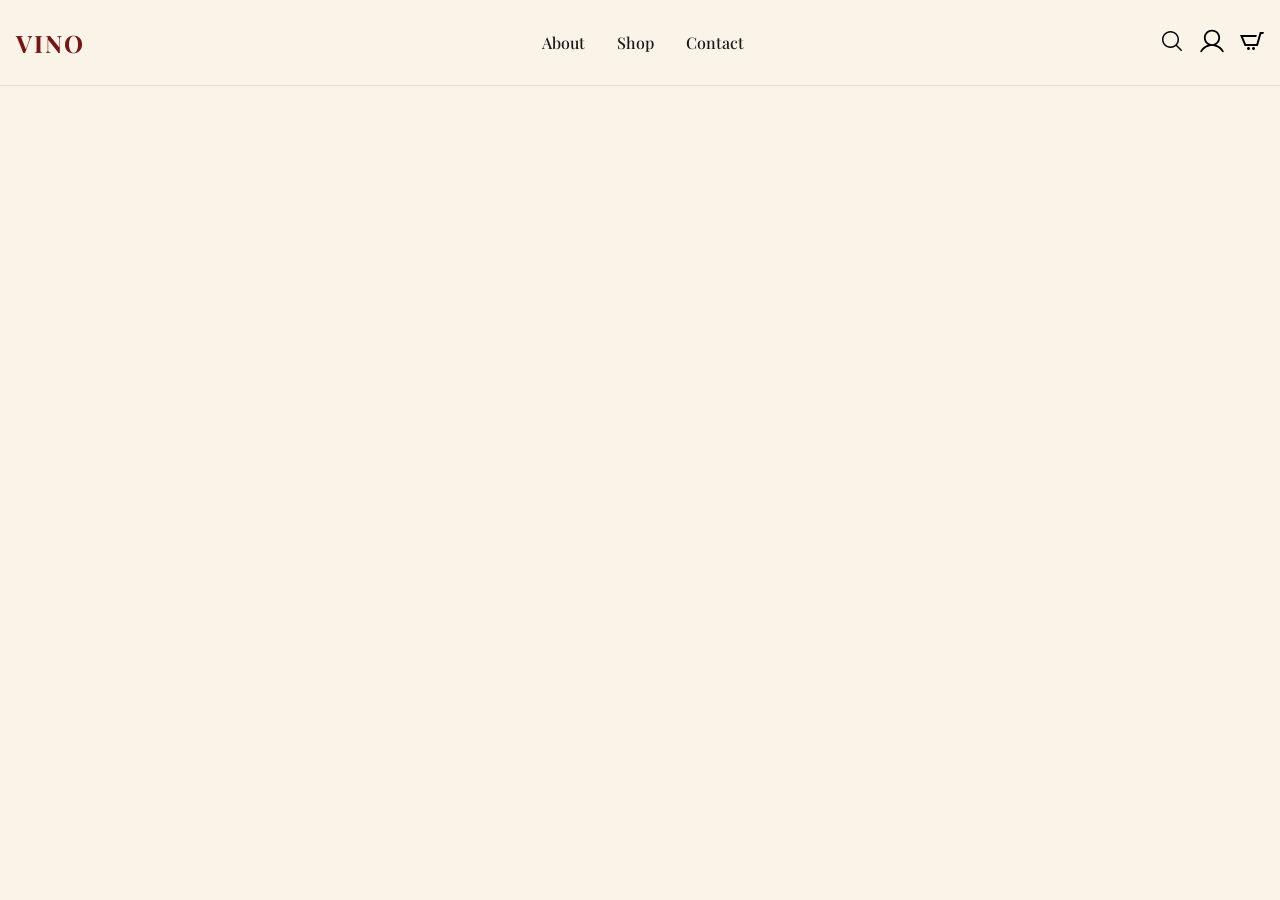
==== index.html @ 45001102 "navbar" ====
<!DOCTYPE html>
<html lang="en">
<head>
    <meta charset="UTF-8">
    <meta name="viewport" content="width=device-width, initial-scale=1.0">
    <title>Home</title>
    
    <!--Fonts-->
    <link rel="preconnect" href="https://fonts.googleapis.com">
    <link rel="preconnect" href="https://fonts.gstatic.com" crossorigin>
    <link href="https://fonts.googleapis.com/css2?family=Playfair+Display:ital,wght@0,400..900;1,400..900&family=Source+Sans+3:ital,wght@0,200..900;1,200..900&display=swap" rel="stylesheet">    

    <!--Stylesheet-->
    <link rel="stylesheet" href="css/style.css">



</head>
<body class="page-home">
    <header class="header-main">
        <nav class="navbar">
            <a href="index.html" class="nav-brand">Vino</a>

            <ul class="nav-links">
                <li class="nav-item"><a href="about.html" class="nav-link">About</a></li>
                <li class="nav-item"><a href="shop.html" class="nav-link">Shop</a></li>
                <li class="nav-item"><a href="contact.html" class="nav-link">Contact</a></li>
            </ul>

            <div class="nav-actions">
                <a href="search.html" class="nav-action"><img src="assets/images/icons/search.svg" alt="Search"></a>
                <a href="login.html" class="nav-action"><img src="assets/images/icons/user.svg" alt="User"></a>
                <a href="cart.html" class="nav-action"><img src="assets/images/icons/cart.svg" alt="Cart"></a>
            </div>

        </nav>
    </header>

    <main class="main-content">
    </main>
    
    <footer class="footer-main">
    </footer>
</body>
</html>
---- css/style.css ----
:root {
    --primary-color: #781414;
    --secondary-color: #91743f;
    --bg-color: #faf4e8;
    --text-color: #1c1919;
    --font-heading: "Playfair Display", serif;
    --font-body: "Source Sans 3", sans-serif;
    --spacing: 16px;
}

body {
    background-color: var(--bg-color);
    margin: 0;
    padding: 0;
}

h1, h2, h3, h4, h5, h6 {
    color: var(--text-color);
    margin: 0;
    padding: 0.5em 0;
}

.header-main {
    background-color: var(--bg-color);
    border-bottom:#e0e0e0 solid 1px;
    padding: var(--spacing);
}

.navbar {
    display: flex;
    justify-content: space-between;
    align-items: center;
}

.nav-brand {
    color: var(--primary-color);
    font-family: var(--font-heading);
    font-size: 1.5em;
    font-weight: bold;
    text-decoration: none;
    letter-spacing: 2px;
    text-transform: uppercase;
}

.nav-links {
    display: flex;
    gap: 32px;
    list-style: none;
}

.nav-links a {
    color: var(--text-color);
    font-family: var(--font-heading);  
    text-decoration: none;
    font-weight: 500;
    transition: color 0.3s ease;
}

.nav-links a:hover {
    color: var(--primary-color);
}

.nav-actions {
    display: flex;
    gap: 16px;
}

.nav-actions .nav-action {
    color: var(--text-color);
    font-family: var(--font-heading);  
    text-decoration: none;
    font-weight: 500;
    transition: color 0.3s ease;
}

.nav-actions .nav-action:hover {
    color: var(--primary-color);
}

.nav-actions .nav-action img {
    width: 24px;
    height: 24px;
}
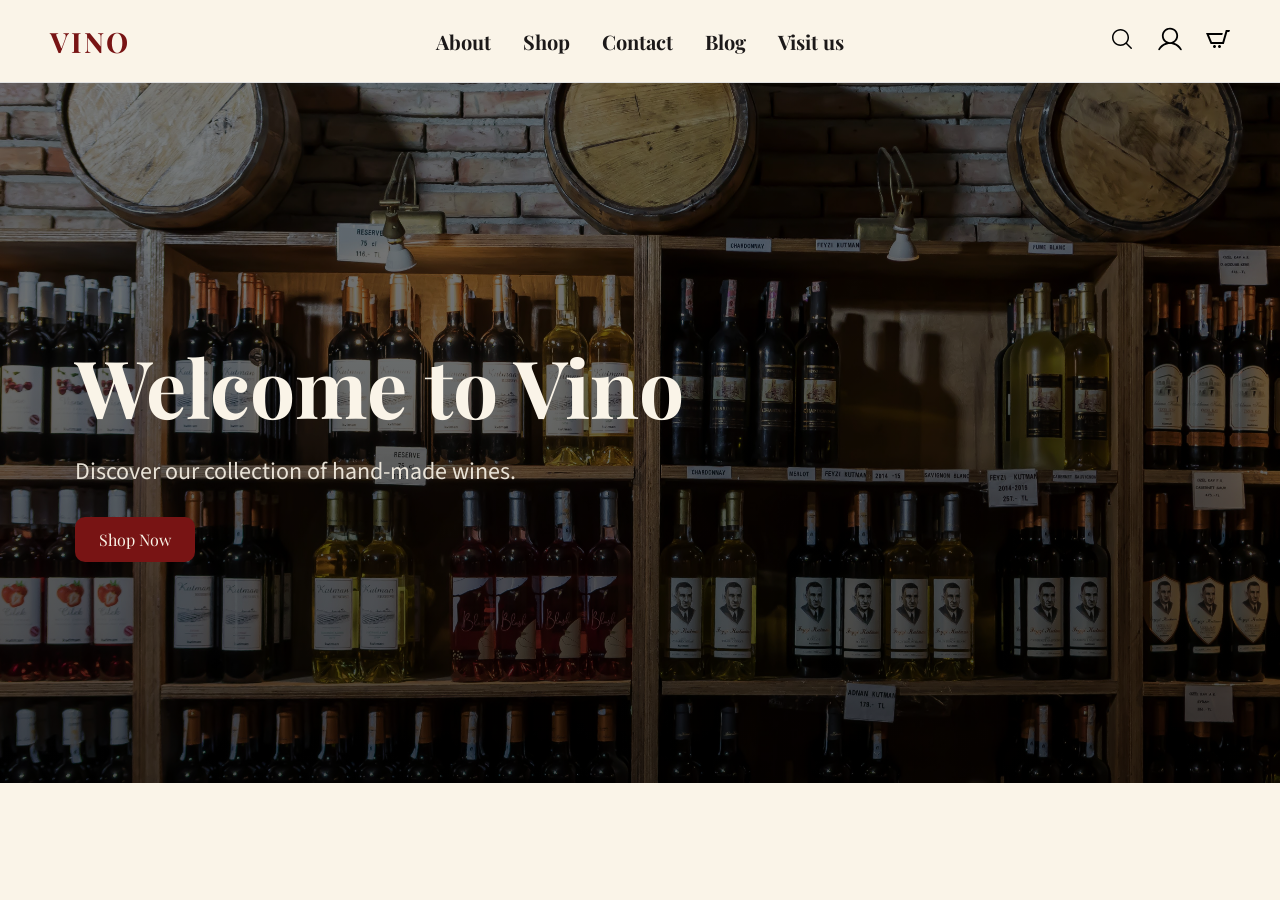
==== commit 53e0f38a: "modify her+navbar" ====
--- a/index.html
+++ b/index.html
@@ -25,6 +25,8 @@
                 <li class="nav-item"><a href="about.html" class="nav-link">About</a></li>
                 <li class="nav-item"><a href="shop.html" class="nav-link">Shop</a></li>
                 <li class="nav-item"><a href="contact.html" class="nav-link">Contact</a></li>
+                <li class="nav-item"><a href="contact.html" class="nav-link">Blog</a></li>
+                <li class="nav-item"><a href="contact.html" class="nav-link">Visit us</a></li>
             </ul>
 
             <div class="nav-actions">
@@ -37,6 +39,15 @@
     </header>
 
     <main class="main-content">
+        <section class="hero-section">
+            <div class="container hero-container">
+                <div class="hero-content">
+                    <h1 class="hero-title">Welcome to Vino</h1>
+                    <p class="hero-subtitle">Discover our collection of hand-made wines.</p>
+                    <a href="shop.html" class="btn btn-primary">Shop Now</a>
+                </div>
+            </div>
+        </section>
     </main>
     
     <footer class="footer-main">
--- a/css/style.css
+++ b/css/style.css
@@ -23,19 +23,20 @@
 .header-main {
     background-color: var(--bg-color);
     border-bottom:#e0e0e0 solid 1px;
-    padding: var(--spacing);
+    padding: 16px 50px;
 }
 
 .navbar {
     display: flex;
     justify-content: space-between;
     align-items: center;
+    height:50px;
 }
 
 .nav-brand {
     color: var(--primary-color);
     font-family: var(--font-heading);
-    font-size: 1.5em;
+    font-size: 1.75em;
     font-weight: bold;
     text-decoration: none;
     letter-spacing: 2px;
@@ -52,7 +53,8 @@
     color: var(--text-color);
     font-family: var(--font-heading);  
     text-decoration: none;
-    font-weight: 500;
+    font-weight: 700;
+    font-size: 1.25em; 
     transition: color 0.3s ease;
 }
 
@@ -62,7 +64,7 @@
 
 .nav-actions {
     display: flex;
-    gap: 16px;
+    gap: 24px;
 }
 
 .nav-actions .nav-action {
@@ -80,4 +82,52 @@
 .nav-actions .nav-action img {
     width: 24px;
     height: 24px;
+}
+
+.hero-section {
+    background-image: linear-gradient(rgba(0, 0, 0, 0.5), rgba(0, 0, 0, 0.7)), url('../assets/images/ui/hero2.jpg');
+    background-size: cover;
+    background-position: center;
+    height: 700px;
+    display: flex;
+    align-items: center;
+    justify-content: center;
+}
+
+.hero-container {
+    width: 100%;
+}
+
+.hero-content {
+   
+    padding: 100px 75px;
+    max-width: 800px;
+    color: var(--bg-color);
+}
+
+.hero-content h1 {
+    font-family: var(--font-heading);
+    font-size: 5em;
+    padding: 15px 0;
+    margin-bottom: 0px;
+    color: var(--bg-color);
+}
+
+.hero-content p {
+    font-family: var(--font-body);
+    font-size: 1.5em;
+    margin-bottom: 40px;
+    margin-top: 0px;
+    color: var(--bg-color);
+    opacity: 0.9;
+}
+.btn-primary {
+    background-color: var(--primary-color);
+    color: var(--bg-color);
+    padding: 12px 24px;
+    font-family: var(--font-heading);
+    font-size: 1em;
+    text-decoration: none;
+    border-radius: 10px;
+    transition: background-color 0.3s ease;
 }
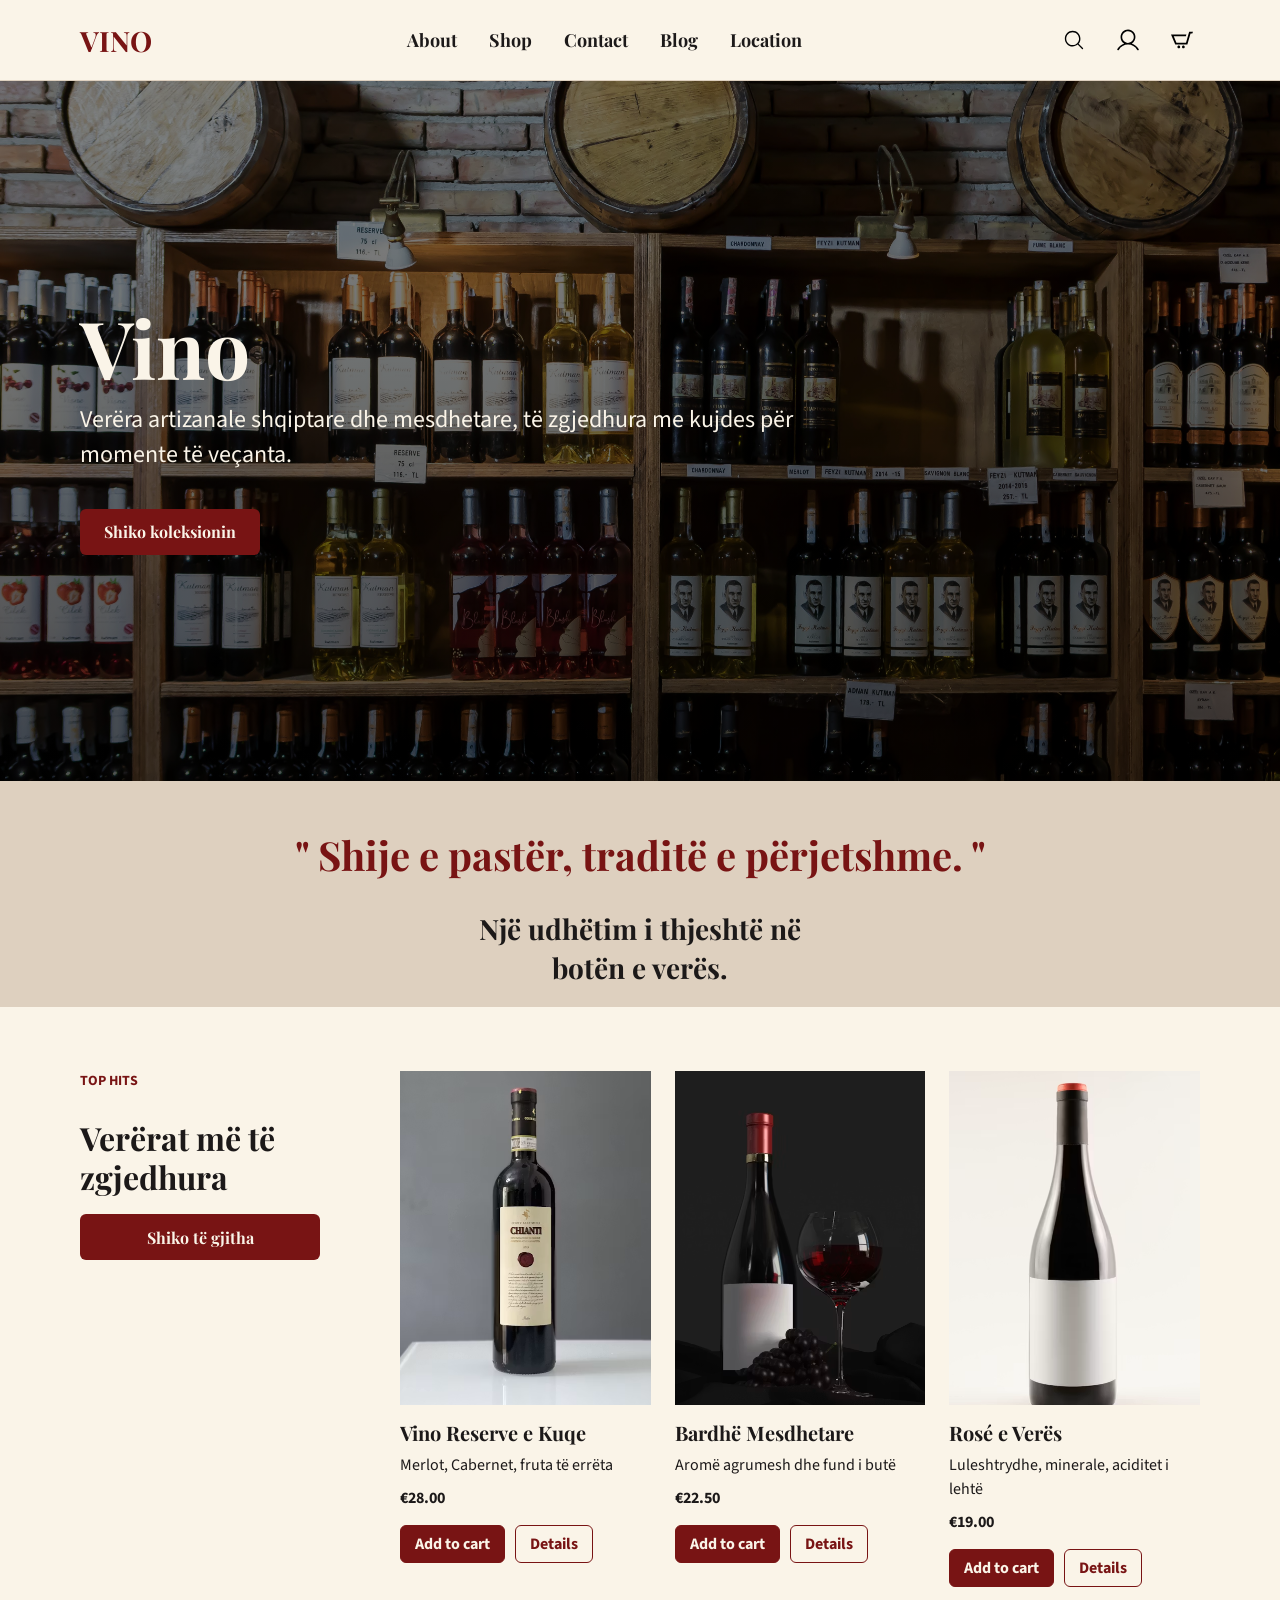
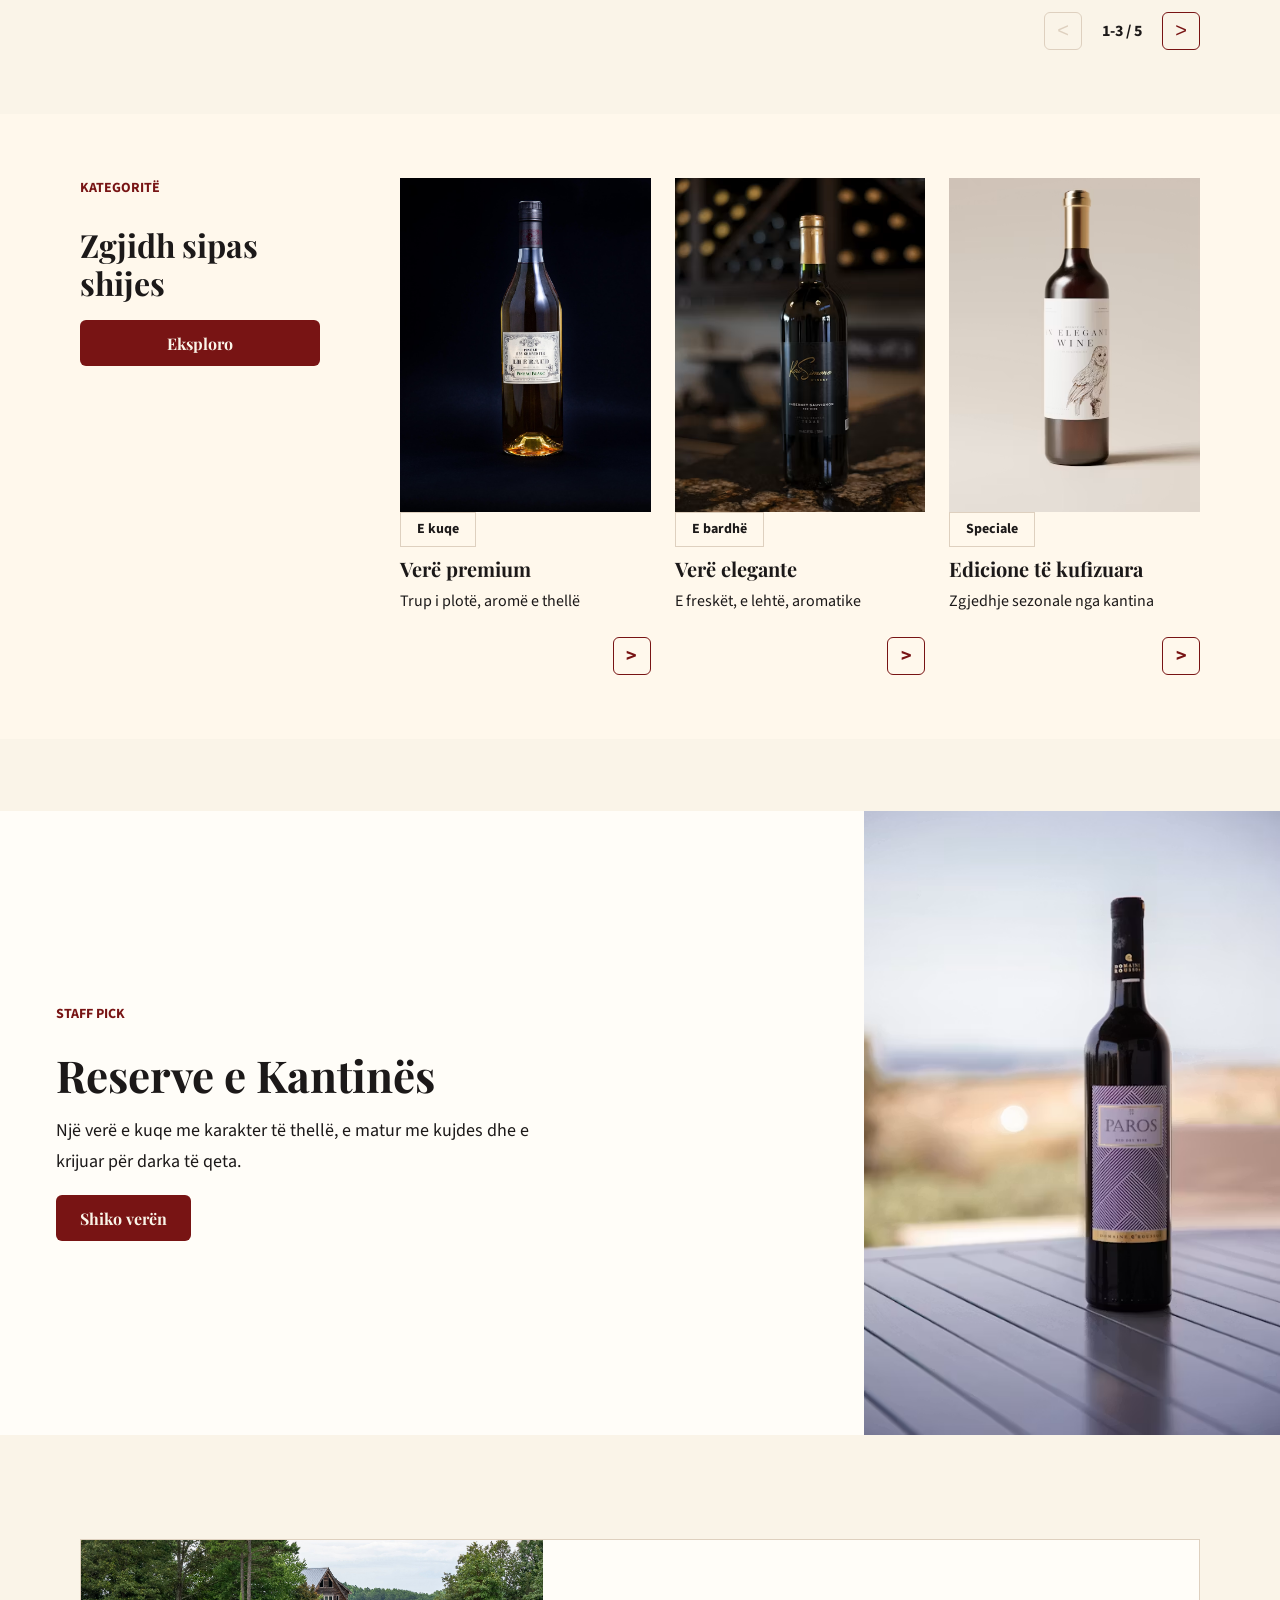
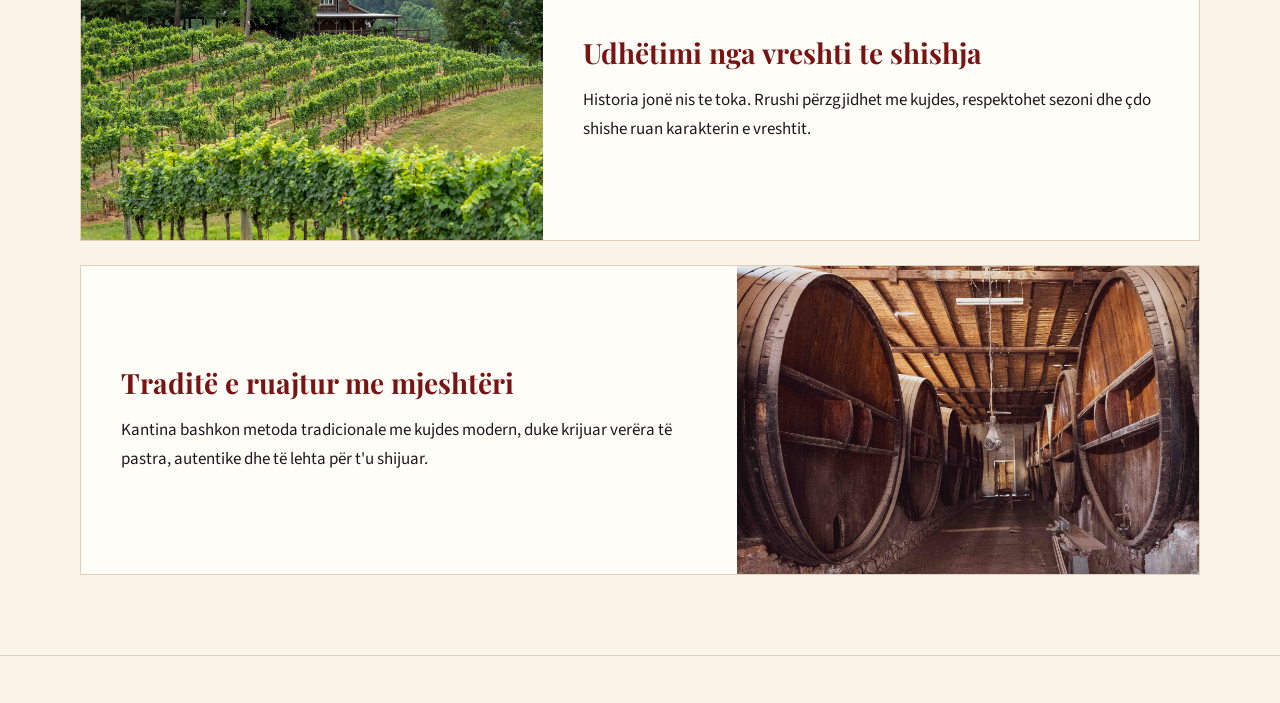
==== commit 4196bd3f: "Updated Home Page" ====
--- a/index.html
+++ b/index.html
@@ -1,56 +1,216 @@
 <!DOCTYPE html>
-<html lang="en">
+<html lang="sq">
 <head>
     <meta charset="UTF-8">
     <meta name="viewport" content="width=device-width, initial-scale=1.0">
-    <title>Home</title>
-    
-    <!--Fonts-->
+    <title>Vino | Kantina e Verërave Artizanale</title>
+
     <link rel="preconnect" href="https://fonts.googleapis.com">
     <link rel="preconnect" href="https://fonts.gstatic.com" crossorigin>
-    <link href="https://fonts.googleapis.com/css2?family=Playfair+Display:ital,wght@0,400..900;1,400..900&family=Source+Sans+3:ital,wght@0,200..900;1,200..900&display=swap" rel="stylesheet">    
-
-    <!--Stylesheet-->
+    <link href="https://fonts.googleapis.com/css2?family=Playfair+Display:wght@400;700&family=Source+Sans+3:wght@400;600;700&display=swap" rel="stylesheet">
     <link rel="stylesheet" href="css/style.css">
-
-
-
 </head>
-<body class="page-home">
-    <header class="header-main">
-        <nav class="navbar">
+<body>
+    <header class="site-header">
+        <nav class="navbar container" aria-label="Main navigation">
             <a href="index.html" class="nav-brand">Vino</a>
 
             <ul class="nav-links">
-                <li class="nav-item"><a href="about.html" class="nav-link">About</a></li>
-                <li class="nav-item"><a href="shop.html" class="nav-link">Shop</a></li>
-                <li class="nav-item"><a href="contact.html" class="nav-link">Contact</a></li>
-                <li class="nav-item"><a href="contact.html" class="nav-link">Blog</a></li>
-                <li class="nav-item"><a href="contact.html" class="nav-link">Visit us</a></li>
+                <li><a href="about.html" class="nav-link">About</a></li>
+                <li><a href="shop.html" class="nav-link">Shop</a></li>
+                <li><a href="contact.html" class="nav-link">Contact</a></li>
+                <li><a href="blog.html" class="nav-link">Blog</a></li>
+                <li><a href="location.html" class="nav-link">Location</a></li>
             </ul>
 
-            <div class="nav-actions">
-                <a href="search.html" class="nav-action"><img src="assets/images/icons/search.svg" alt="Search"></a>
-                <a href="login.html" class="nav-action"><img src="assets/images/icons/user.svg" alt="User"></a>
-                <a href="cart.html" class="nav-action"><img src="assets/images/icons/cart.svg" alt="Cart"></a>
-            </div>
-
+            <div class="nav-actions" aria-label="Quick links">
+                <a href="#" class="nav-action" aria-label="Search">
+                    <img src="assets/images/icons/search.svg" alt="">
+                </a>
+                <a href="#" class="nav-action" aria-label="Account">
+                    <img src="assets/images/icons/user.svg" alt="">
+                </a>
+                <a href="#" class="nav-action" aria-label="Cart">
+                    <img src="assets/images/icons/cart.svg" alt="">
+                </a>
+            </div>
         </nav>
     </header>
 
     <main class="main-content">
         <section class="hero-section">
-            <div class="container hero-container">
+            <div class="container">
                 <div class="hero-content">
-                    <h1 class="hero-title">Welcome to Vino</h1>
-                    <p class="hero-subtitle">Discover our collection of hand-made wines.</p>
-                    <a href="shop.html" class="btn btn-primary">Shop Now</a>
-                </div>
+                    <h1 class="hero-title">Vino</h1>
+                    <p class="hero-subtitle">Verëra artizanale shqiptare dhe mesdhetare, të zgjedhura me kujdes për momente të veçanta.</p>
+                    <a href="shop.html" class="btn btn-primary">Shiko koleksionin</a>
+                </div>
+            </div>
+        </section>
+
+        <section class="motto-section">
+            <div class="container motto-container">
+                <h2 class="motto-title">" Shije e pastër, traditë e përjetshme. "</h2>
+                <p class="motto-text">Një udhëtim i thjeshtë në botën e verës.</p>
+            </div>
+        </section>
+
+        <section class="product-section">
+            <div class="container product-layout">
+                <div class="product-intro">
+                    <p class="section-label">Top hits</p>
+                    <h2 class="section-title">Verërat më të zgjedhura</h2>
+                    <a href="shop.html" class="btn btn-primary">Shiko të gjitha</a>
+                </div>
+
+                <div class="product-carousel" data-carousel>
+                    <div class="product-window">
+                        <div class="product-track" data-carousel-track aria-label="Top hit wines">
+                            <article class="product-card">
+                                <div class="product-image">
+                                    <img src="assets/images/ui/wineB.png" alt="Vino Reserve e Kuqe">
+                                </div>
+                                <h3>Vino Reserve e Kuqe</h3>
+                                <p>Merlot, Cabernet, fruta të errëta</p>
+                                <span>€28.00</span>
+                                <div class="product-actions">
+                                    <button type="button" class="product-button product-button-primary">Add to cart</button>
+                                    <a href="shop.html" class="product-button">Details</a>
+                                </div>
+                            </article>
+
+                            <article class="product-card">
+                                <div class="product-image">
+                                    <img src="assets/images/ui/wineB1.png" alt="Bardhë Mesdhetare">
+                                </div>
+                                <h3>Bardhë Mesdhetare</h3>
+                                <p>Aromë agrumesh dhe fund i butë</p>
+                                <span>€22.50</span>
+                                <div class="product-actions">
+                                    <button type="button" class="product-button product-button-primary">Add to cart</button>
+                                    <a href="shop.html" class="product-button">Details</a>
+                                </div>
+                            </article>
+
+                            <article class="product-card">
+                                <div class="product-image">
+                                    <img src="assets/images/ui/wineB2.png" alt="Rosé e Verës">
+                                </div>
+                                <h3>Rosé e Verës</h3>
+                                <p>Luleshtrydhe, minerale, aciditet i lehtë</p>
+                                <span>€19.00</span>
+                                <div class="product-actions">
+                                    <button type="button" class="product-button product-button-primary">Add to cart</button>
+                                    <a href="shop.html" class="product-button">Details</a>
+                                </div>
+                            </article>
+
+                            <article class="product-card">
+                                <div class="product-image">
+                                    <img src="assets/images/ui/wineB3.png" alt="Vino e Gazuar">
+                                </div>
+                                <h3>Vino e Gazuar</h3>
+                                <p>E freskët, festive, me aromë frutash</p>
+                                <span>€24.00</span>
+                                <div class="product-actions">
+                                    <button type="button" class="product-button product-button-primary">Add to cart</button>
+                                    <a href="shop.html" class="product-button">Details</a>
+                                </div>
+                            </article>
+
+                            <article class="product-card">
+                                <div class="product-image">
+                                    <img src="assets/images/ui/wineB4.png" alt="Koleksion Special Vino">
+                                </div>
+                                <h3>Koleksion Special</h3>
+                                <p>Edicion i kufizuar nga kantina</p>
+                                <span>€34.00</span>
+                                <div class="product-actions">
+                                    <button type="button" class="product-button product-button-primary">Add to cart</button>
+                                    <a href="shop.html" class="product-button">Details</a>
+                                </div>
+                            </article>
+                        </div>
+                    </div>
+
+                    <div class="carousel-controls" aria-label="Product carousel controls">
+                        <button type="button" class="carousel-button" data-carousel-prev aria-label="Previous product">&lt;</button>
+                        <span class="carousel-count" data-carousel-count>1-3 / 5</span>
+                        <button type="button" class="carousel-button" data-carousel-next aria-label="Next product">&gt;</button>
+                    </div>
+                </div>
+            </div>
+        </section>
+
+        <section class="product-section section-light">
+            <div class="container product-layout">
+                <div class="product-intro">
+                    <p class="section-label">Kategoritë</p>
+                    <h2 class="section-title">Zgjidh sipas shijes</h2>
+                    <a href="shop.html" class="btn btn-primary">Eksploro</a>
+                </div>
+
+                <div class="category-list" aria-label="Wine categories">
+                    <a href="shop.html" class="category-card">
+                        <img src="assets/images/ui/wineB5.png" alt="Verë premium e kuqe">
+                        <p class="product-tag">E kuqe</p>
+                        <h3>Verë premium</h3>
+                        <p>Trup i plotë, aromë e thellë</p>
+                        <span class="category-arrow" aria-hidden="true">&gt;</span>
+                    </a>
+                    <a href="shop.html" class="category-card">
+                        <img src="assets/images/ui/wineB6.png" alt="Verë elegante e bardhë">
+                        <p class="product-tag">E bardhë</p>
+                        <h3>Verë elegante</h3>
+                        <p>E freskët, e lehtë, aromatike</p>
+                        <span class="category-arrow" aria-hidden="true">&gt;</span>
+                    </a>
+                    <a href="shop.html" class="category-card">
+                        <img src="assets/images/ui/wineB7.png" alt="Koleksion special vere">
+                        <p class="product-tag">Speciale</p>
+                        <h3>Edicione të kufizuara</h3>
+                        <p>Zgjedhje sezonale nga kantina</p>
+                        <span class="category-arrow" aria-hidden="true">&gt;</span>
+                    </a>
+                </div>
+            </div>
+        </section>
+
+        <section class="feature-section">
+            <div class="feature-panel">
+                <div class="feature-copy">
+                    <p class="section-label">Staff pick</p>
+                    <h2 class="feature-title">Reserve e Kantinës</h2>
+                    <p class="section-text">Një verë e kuqe me karakter të thellë, e matur me kujdes dhe e krijuar për darka të qeta.</p>
+                    <a href="shop.html" class="btn btn-primary">Shiko verën</a>
+                </div>
+
+                <img class="feature-image" src="assets/images/ui/wineB8.png" alt="Vino Reserve e zgjedhur nga stafi">
+            </div>
+        </section>
+
+        <section class="story-section">
+            <div class="container story-stack">
+                <article class="story-panel">
+                    <img src="assets/images/ui/hero5.jpg" alt="Vreshta dhe kantina Vino">
+                    <div class="story-copy">
+                        <h2>Udhëtimi nga vreshti te shishja</h2>
+                        <p>Historia jonë nis te toka. Rrushi përzgjidhet me kujdes, respektohet sezoni dhe çdo shishe ruan karakterin e vreshtit.</p>
+                    </div>
+                </article>
+
+                <article class="story-panel story-panel-reverse">
+                    <div class="story-copy">
+                        <h2>Traditë e ruajtur me mjeshtëri</h2>
+                        <p>Kantina bashkon metoda tradicionale me kujdes modern, duke krijuar verëra të pastra, autentike dhe të lehta për t'u shijuar.</p>
+                    </div>
+                    <img src="assets/images/ui/hero4.jpg" alt="Fuçi druri në kantinë">
+                </article>
             </div>
         </section>
     </main>
-    
-    <footer class="footer-main">
-    </footer>
+
+    <footer class="site-footer"></footer>
+    <script src="js/main.js"></script>
 </body>
-</html>+</html>
--- a/css/style.css
+++ b/css/style.css
@@ -1,133 +1,621 @@
 :root {
-    --primary-color: #781414;
-    --secondary-color: #91743f;
-    --bg-color: #faf4e8;
-    --text-color: #1c1919;
+    --color-brand: #781414;
+    --color-page: #faf4e8;
+    --color-text: #1c1919;
+    --color-border: #ded0bf;
     --font-heading: "Playfair Display", serif;
     --font-body: "Source Sans 3", sans-serif;
-    --spacing: 16px;
+    --container-width: 1120px;
+}
+
+* {
+    box-sizing: border-box;
 }
 
 body {
-    background-color: var(--bg-color);
-    margin: 0;
-    padding: 0;
-}
-
-h1, h2, h3, h4, h5, h6 {
-    color: var(--text-color);
-    margin: 0;
-    padding: 0.5em 0;
-}
-
-.header-main {
-    background-color: var(--bg-color);
-    border-bottom:#e0e0e0 solid 1px;
-    padding: 16px 50px;
+    min-height: 100vh;
+    margin: 0;
+    background: var(--color-page);
+    color: var(--color-text);
+    font-family: var(--font-body);
+}
+
+img {
+    display: block;
+    max-width: 100%;
+}
+
+a {
+    color: inherit;
+}
+
+.container {
+    width: min(100% - 32px, var(--container-width));
+    margin-inline: auto;
+}
+
+.site-header {
+    background: var(--color-page);
+    border-bottom: 1px solid var(--color-border);
 }
 
 .navbar {
+    min-height: 80px;
     display: flex;
+    align-items: center;
     justify-content: space-between;
-    align-items: center;
-    height:50px;
+    gap: 32px;
 }
 
 .nav-brand {
-    color: var(--primary-color);
-    font-family: var(--font-heading);
-    font-size: 1.75em;
-    font-weight: bold;
+    color: var(--color-brand);
+    font-family: var(--font-heading);
+    font-size: 1.75rem;
+    font-weight: 700;
+    letter-spacing: 0;
     text-decoration: none;
-    letter-spacing: 2px;
     text-transform: uppercase;
 }
 
 .nav-links {
     display: flex;
+    align-items: center;
     gap: 32px;
+    margin: 0;
+    padding: 0;
     list-style: none;
 }
 
-.nav-links a {
-    color: var(--text-color);
-    font-family: var(--font-heading);  
+.nav-link {
+    font-family: var(--font-heading);
+    font-size: 1.125rem;
+    font-weight: 700;
     text-decoration: none;
-    font-weight: 700;
-    font-size: 1.25em; 
-    transition: color 0.3s ease;
-}
-
-.nav-links a:hover {
-    color: var(--primary-color);
+    transition: color 0.2s ease;
+}
+
+.nav-link:hover,
+.nav-link:focus-visible {
+    color: var(--color-brand);
 }
 
 .nav-actions {
     display: flex;
+    align-items: center;
+    gap: 18px;
+}
+
+.nav-action {
+    display: inline-flex;
+    align-items: center;
+    justify-content: center;
+    width: 36px;
+    height: 36px;
+    border-radius: 6px;
+    text-decoration: none;
+    transition: background-color 0.2s ease;
+}
+
+.nav-action:hover,
+.nav-action:focus-visible {
+    background: #fff7eb;
+}
+
+.nav-action img {
+    width: 22px;
+    height: 22px;
+}
+
+.main-content {
+    min-height: calc(100vh - 129px);
+}
+
+.hero-section {
+    min-height: 700px;
+    display: grid;
+    align-items: center;
+    background:
+        linear-gradient(rgba(0, 0, 0, 0.48), rgba(0, 0, 0, 0.68)),
+        url("../assets/images/ui/hero2.jpg") center / cover;
+}
+
+.hero-content {
+    max-width: 720px;
+    padding-block: 96px;
+    color: var(--color-page);
+}
+
+.hero-label {
+    margin: 0 0 12px;
+    color: var(--color-page);
+    font-size: 1rem;
+    font-weight: 700;
+    text-transform: uppercase;
+}
+
+.hero-title {
+    margin: 0 0 16px;
+    color: var(--color-page);
+    font-family: var(--font-heading);
+    font-size: 5rem;
+    line-height: 1;
+}
+
+.hero-subtitle {
+    margin: 0 0 36px;
+    color: var(--color-page);
+    font-size: 1.5rem;
+    line-height: 1.45;
+}
+
+.btn {
+    display: inline-flex;
+    align-items: center;
+    justify-content: center;
+    min-height: 46px;
+    padding: 0 24px;
+    border-radius: 6px;
+    font-family: var(--font-heading);
+    font-weight: 700;
+    text-decoration: none;
+    transition: background-color 0.2s ease, color 0.2s ease;
+}
+
+.btn-primary {
+    background: var(--color-brand);
+    color: var(--color-page);
+}
+
+.btn-primary:hover,
+.btn-primary:focus-visible {
+    background: #5f1010;
+}
+
+.motto-section {
+    padding: 20px 0 20px;
+    background: var(--color-border);
+}
+
+.motto-container {
+    display: grid;
+    justify-items: center;
+    text-align: center;
+}
+
+.motto-title {
+    width: min(100%, 760px);
+    margin: 0;
+    padding: 28px 32px;
+    color: var(--color-brand);
+    font-family: var(--font-heading);
+    font-size: 2.5rem;
+    line-height: 1.3;
+}
+
+.motto-text {
+    width: min(100%, 440px);
+    margin: 0;
+    padding: 0px 24px;
+    color: var(--color-text);
+    font-size: 1.75rem;
+    line-height: 1.4;
+    font-family: var(--font-heading);
+    font-weight: 700;
+}
+
+.section-light {
+    background: #fff8ec;
+}
+
+.section-label {
+    margin: 0 0 10px;
+    color: var(--color-brand);
+    font-size: 0.875rem;
+    font-weight: 700;
+    text-transform: uppercase;
+}
+
+.section-title {
+    margin: 0;
+    color: var(--color-text);
+    font-family: var(--font-heading);
+    font-size: 2rem;
+    line-height: 1.2;
+}
+
+.section-text {
+    margin: 0;
+    color: var(--color-text);
+    font-size: 1.125rem;
+    line-height: 1.7;
+}
+
+.product-section {
+    padding: 64px 0;
+}
+
+.product-layout {
+    display: grid;
+    grid-template-columns: 240px 1fr;
+    gap: 80px;
+    align-items: start;
+}
+
+.product-intro {
+    display: grid;
+    gap: 18px;
+    align-content: start;
+}
+
+.product-carousel {
+    min-width: 0;
+}
+
+.product-window {
+    overflow: hidden;
+}
+
+.product-track {
+    display: flex;
     gap: 24px;
-}
-
-.nav-actions .nav-action {
-    color: var(--text-color);
-    font-family: var(--font-heading);  
+    transition: transform 0.25s ease;
+    will-change: transform;
+}
+
+.product-card {
+    flex: 0 0 calc((100% - 48px) / 3);
+    min-width: 0;
+}
+
+.product-image {
+    width: 100%;
+    aspect-ratio: 3 / 4;
+    display: flex;
+    align-items: center;
+    justify-content: center;
+    background: #e5ded2;
+    overflow: hidden;
+}
+
+.product-image img {
+    width: 100%;
+    height: 100%;
+    object-fit: cover;
+    object-position: center;
+}
+
+.product-tag {
+    width: fit-content;
+    margin: 16px 0 8px;
+    padding: 6px 16px;
+    border: 1px solid var(--color-border);
+    font-size: 0.875rem;
+    font-weight: 700;
+}
+
+.product-card h3 {
+    margin: 16px 0 8px;
+    font-family: var(--font-heading);
+    font-size: 1.25rem;
+    line-height: 1.2;
+}
+
+.product-card p {
+    margin: 0 0 10px;
+    line-height: 1.5;
+}
+
+.product-card span {
+    font-weight: 700;
+}
+
+.product-actions {
+    display: flex;
+    flex-wrap: wrap;
+    gap: 10px;
+    margin-top: 16px;
+}
+
+.product-button {
+    display: inline-flex;
+    align-items: center;
+    justify-content: center;
+    min-height: 38px;
+    padding: 0 14px;
+    border: 1px solid var(--color-brand);
+    border-radius: 6px;
+    background: transparent;
+    color: var(--color-brand);
+    font: inherit;
+    font-weight: 700;
     text-decoration: none;
-    font-weight: 500;
-    transition: color 0.3s ease;
-}
-
-.nav-actions .nav-action:hover {
-    color: var(--primary-color);
-}
-
-.nav-actions .nav-action img {
-    width: 24px;
-    height: 24px;
-}
-
-.hero-section {
-    background-image: linear-gradient(rgba(0, 0, 0, 0.5), rgba(0, 0, 0, 0.7)), url('../assets/images/ui/hero2.jpg');
-    background-size: cover;
-    background-position: center;
-    height: 700px;
+    cursor: pointer;
+}
+
+.product-button-primary {
+    background: var(--color-brand);
+    color: var(--color-page);
+}
+
+.carousel-controls {
     display: flex;
+    justify-content: flex-end;
+    align-items: center;
+    gap: 12px;
+    margin-top: 24px;
+}
+
+.carousel-button {
+    display: inline-flex;
     align-items: center;
     justify-content: center;
-}
-
-.hero-container {
+    width: 38px;
+    height: 38px;
+    border: 1px solid var(--color-brand);
+    border-radius: 6px;
+    background: transparent;
+    color: var(--color-brand);
+    font-size: 1.25rem;
+    cursor: pointer;
+}
+
+.carousel-button:disabled {
+    border-color: var(--color-border);
+    color: var(--color-border);
+    cursor: not-allowed;
+}
+
+.carousel-count {
+    min-width: 56px;
+    text-align: center;
+    font-weight: 700;
+}
+
+.category-list {
+    display: grid;
+    grid-template-columns: repeat(3, 1fr);
+    gap: 24px;
+}
+
+.category-card {
+    position: relative;
+    display: block;
+    min-width: 0;
+    padding-bottom: 52px;
+    color: var(--color-text);
+    text-decoration: none;
+}
+
+.category-card img {
     width: 100%;
-}
-
-.hero-content {
-   
-    padding: 100px 75px;
-    max-width: 800px;
-    color: var(--bg-color);
-}
-
-.hero-content h1 {
-    font-family: var(--font-heading);
-    font-size: 5em;
-    padding: 15px 0;
-    margin-bottom: 0px;
-    color: var(--bg-color);
-}
-
-.hero-content p {
-    font-family: var(--font-body);
-    font-size: 1.5em;
-    margin-bottom: 40px;
-    margin-top: 0px;
-    color: var(--bg-color);
-    opacity: 0.9;
-}
-.btn-primary {
-    background-color: var(--primary-color);
-    color: var(--bg-color);
-    padding: 12px 24px;
-    font-family: var(--font-heading);
-    font-size: 1em;
-    text-decoration: none;
-    border-radius: 10px;
-    transition: background-color 0.3s ease;
-}+    aspect-ratio: 3 / 4;
+    object-fit: cover;
+    background: #e5ded2;
+}
+
+.category-card h3 {
+    margin: 0 0 8px;
+    font-family: var(--font-heading);
+    font-size: 1.25rem;
+    line-height: 1.2;
+}
+
+.category-card p {
+    margin: 0 0 10px;
+    line-height: 1.5;
+}
+
+.category-arrow {
+    position: absolute;
+    right: 0;
+    bottom: 0;
+    display: inline-flex;
+    align-items: center;
+    justify-content: center;
+    width: 38px;
+    height: 38px;
+    border: 1px solid var(--color-brand);
+    border-radius: 6px;
+    color: var(--color-brand);
+    font-size: 1.25rem;
+    font-weight: 700;
+}
+
+.feature-section {
+    padding: 72px 0;
+}
+
+.feature-panel {
+    display: grid;
+    grid-template-columns: 1.35fr 0.65fr;
+    background: #fffdf8;
+}
+
+.feature-copy {
+    display: grid;
+    align-content: center;
+    justify-items: start;
+    gap: 18px;
+    padding: 56px;
+    max-width: 620px;
+}
+
+.feature-title {
+    margin: 0;
+    font-family: var(--font-heading);
+    font-size: 2.75rem;
+    line-height: 1.05;
+}
+
+.feature-image {
+    width: 100%;
+    height: 100%;
+    min-height: 480px;
+    object-fit: cover;
+}
+
+.story-section {
+    padding: 32px 0 80px;
+}
+
+.story-stack {
+    display: grid;
+    gap: 24px;
+}
+
+.story-panel {
+    display: grid;
+    grid-template-columns: 0.95fr 1.35fr;
+    border: 1px solid var(--color-border);
+    background: #fffdf8;
+}
+
+.story-panel-reverse {
+    grid-template-columns: 1.35fr 0.95fr;
+}
+
+.story-panel img {
+    width: 100%;
+    height: 100%;
+    min-height: 300px;
+    object-fit: cover;
+}
+
+.story-copy {
+    display: grid;
+    align-content: center;
+    gap: 16px;
+    padding: 40px;
+}
+
+.story-copy h2 {
+    margin: 0;
+    color: var(--color-brand);
+    font-family: var(--font-heading);
+    font-size: 1.75rem;
+    line-height: 1.2;
+}
+
+.story-copy p {
+    margin: 0;
+    font-size: 1.0625rem;
+    line-height: 1.7;
+}
+
+.site-footer {
+    min-height: 48px;
+    border-top: 1px solid var(--color-border);
+}
+
+@media (max-width: 800px) {
+    .navbar {
+        flex-direction: column;
+        justify-content: center;
+        gap: 16px;
+        padding-block: 16px;
+    }
+
+    .nav-links {
+        flex-wrap: wrap;
+        justify-content: center;
+        gap: 24px;
+    }
+
+    .hero-section {
+        min-height: 620px;
+    }
+
+    .hero-content {
+        max-width: 560px;
+        margin-inline: auto;
+        text-align: center;
+    }
+
+    .hero-title {
+        font-size: 4rem;
+    }
+
+    .motto-title {
+        font-size: 1.5rem;
+    }
+
+    .product-layout {
+        grid-template-columns: 1fr;
+        gap: 24px;
+    }
+
+    .product-card {
+        flex-basis: calc((100% - 24px) / 2);
+    }
+
+    .category-list {
+        grid-template-columns: repeat(2, 1fr);
+    }
+
+    .feature-panel,
+    .story-panel,
+    .story-panel-reverse {
+        grid-template-columns: 1fr;
+    }
+
+    .feature-copy,
+    .story-copy {
+        padding: 32px;
+    }
+
+    .feature-title {
+        font-size: 2rem;
+    }
+
+    .feature-image {
+        min-height: 320px;
+    }
+}
+
+@media (max-width: 520px) {
+    .nav-links {
+        gap: 18px;
+    }
+
+    .nav-link {
+        font-size: 1rem;
+    }
+
+    .hero-title {
+        font-size: 3rem;
+    }
+
+    .hero-subtitle {
+        font-size: 1.125rem;
+    }
+
+    .motto-section {
+        padding-block: 40px;
+    }
+
+    .motto-title {
+        padding: 24px 20px;
+        font-size: 1.25rem;
+    }
+
+    .product-section,
+    .feature-section {
+        padding: 44px 0;
+    }
+
+    .section-title {
+        font-size: 1.5rem;
+    }
+
+    .product-card {
+        flex-basis: 100%;
+    }
+
+    .category-list {
+        grid-template-columns: 1fr;
+    }
+
+    .story-section {
+        padding-bottom: 48px;
+    }
+}
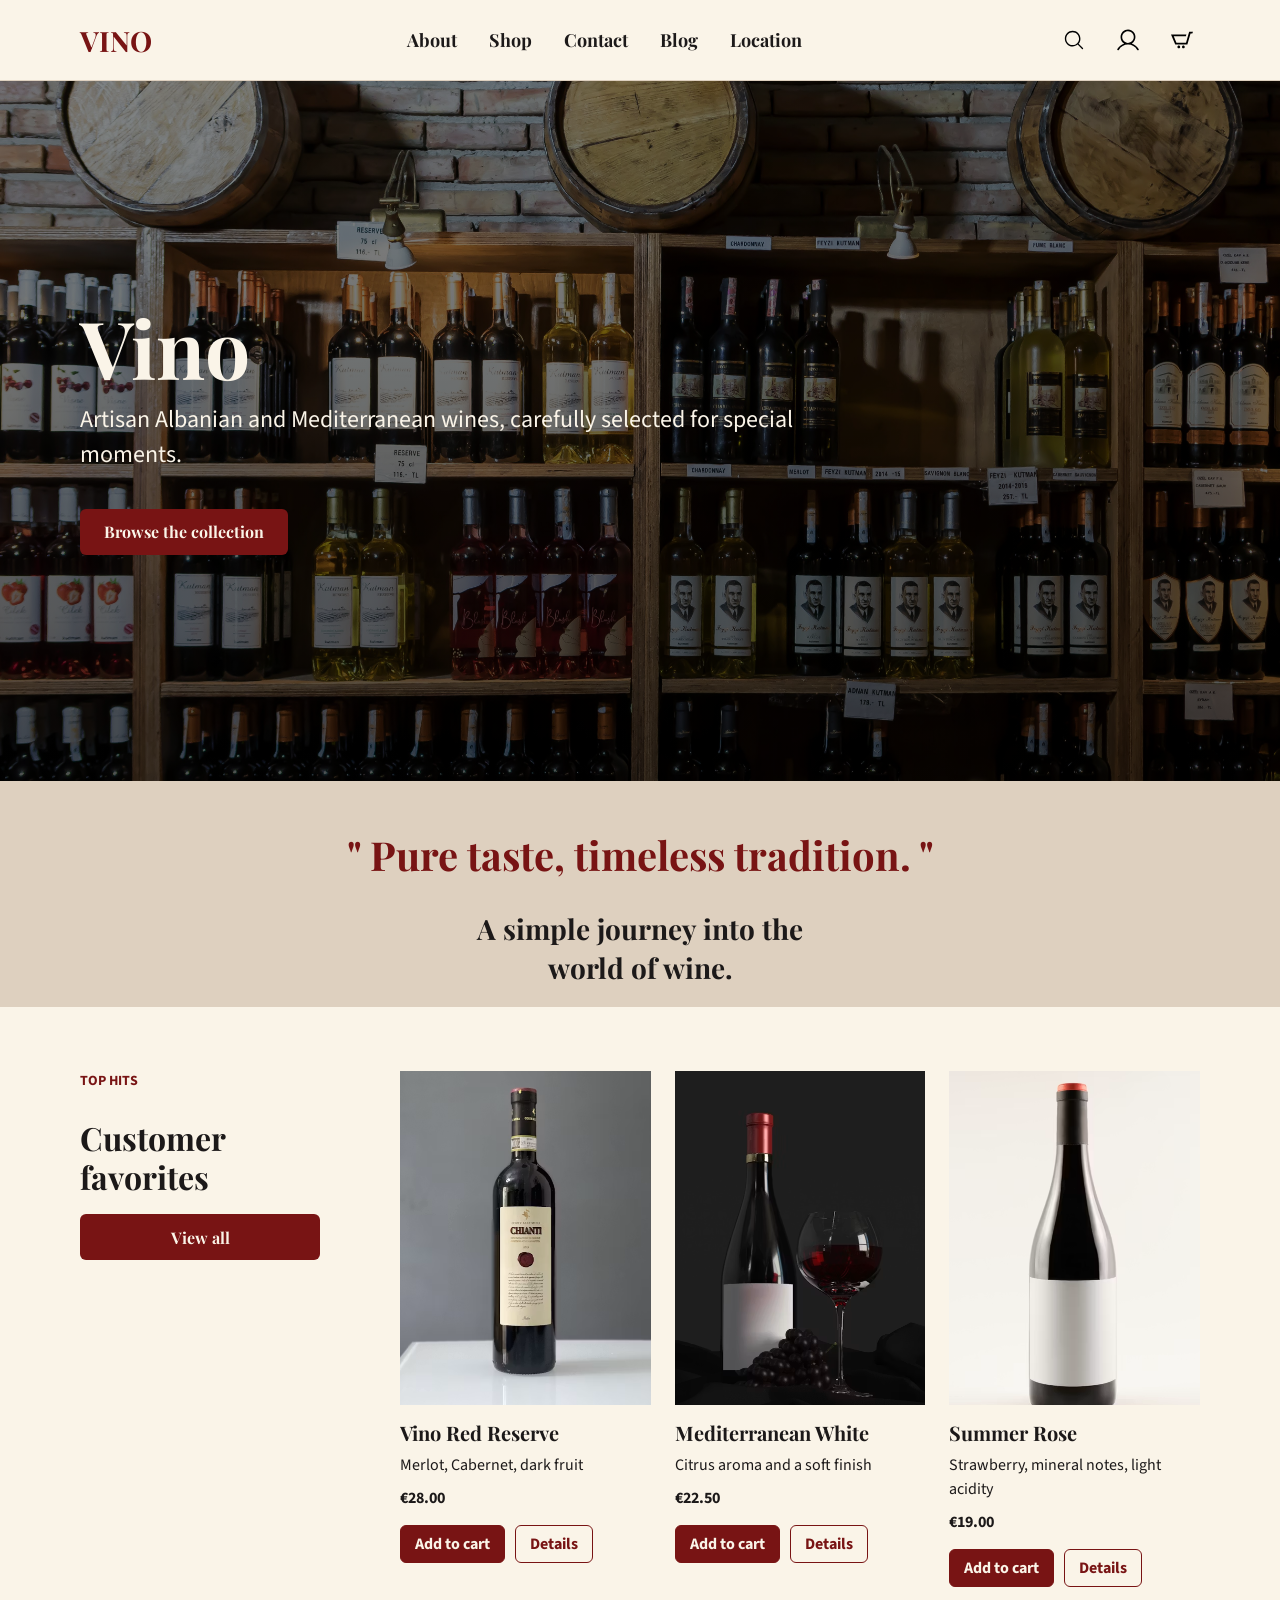
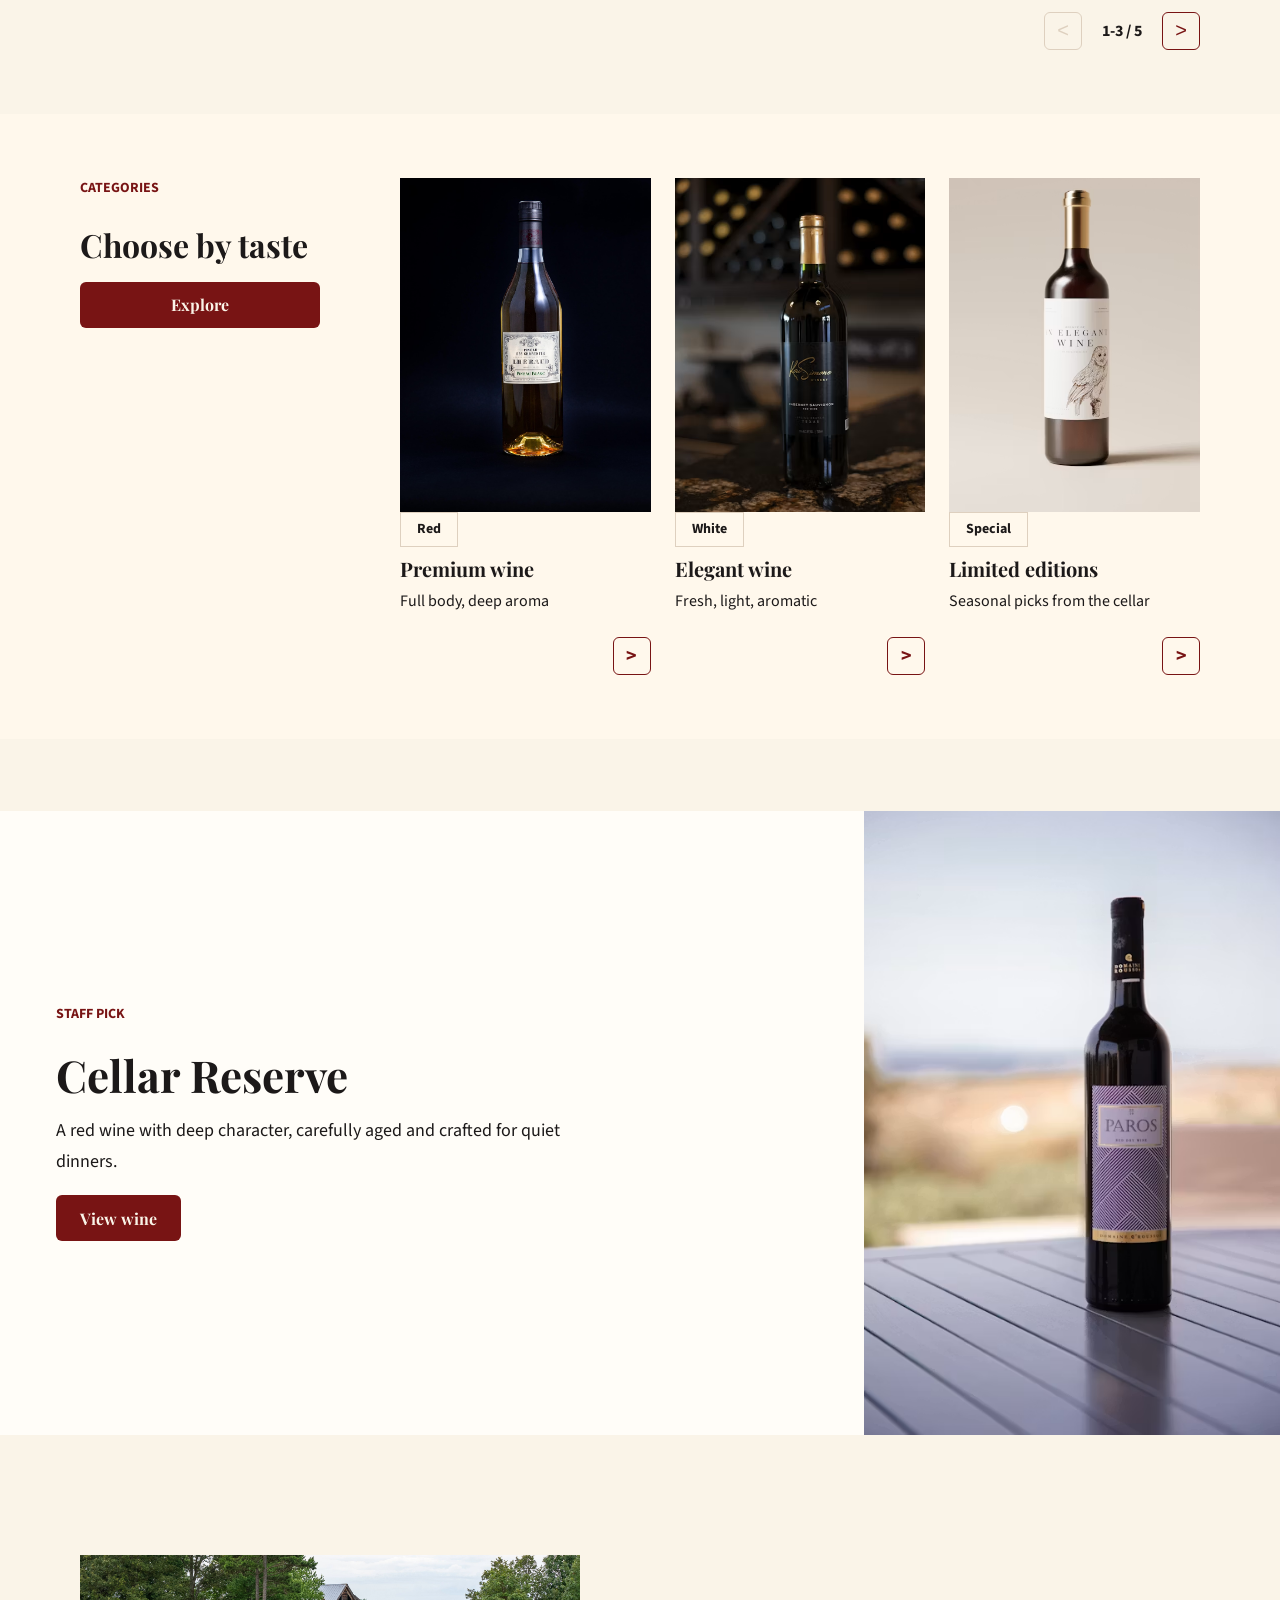
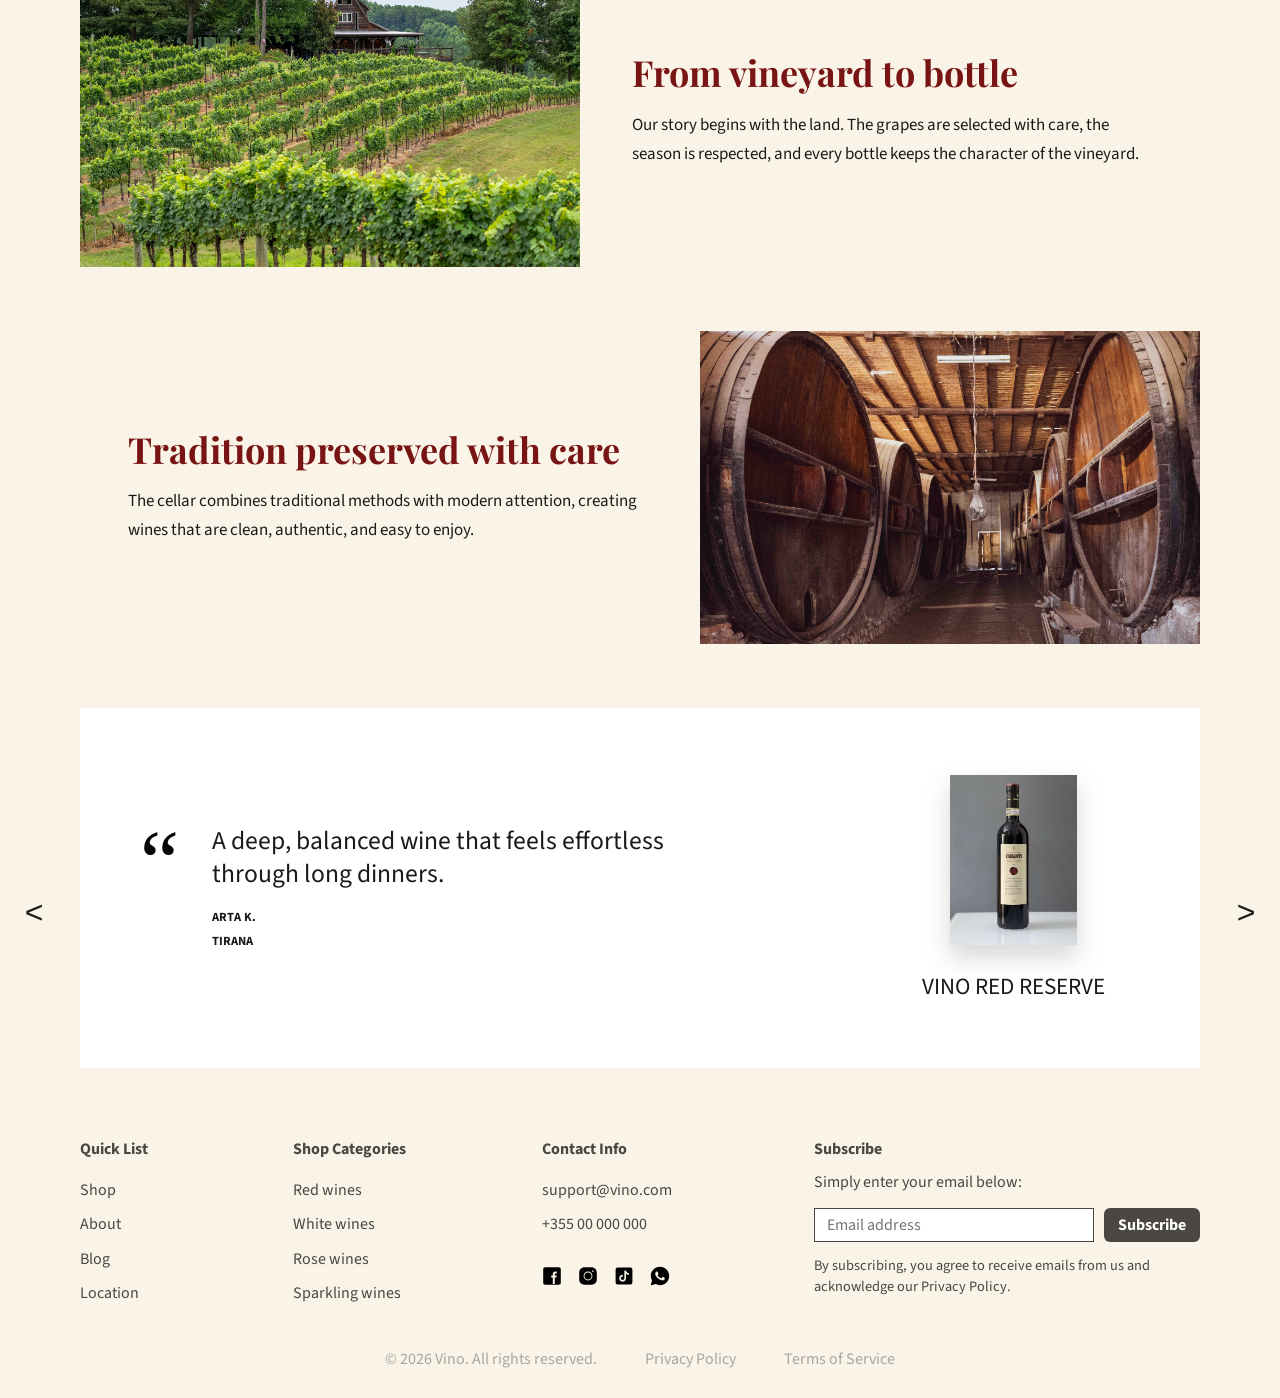
==== commit d76e4305: "Update Home Page + Footer" ====
--- a/index.html
+++ b/index.html
@@ -1,9 +1,9 @@
 <!DOCTYPE html>
-<html lang="sq">
+<html lang="en">
 <head>
     <meta charset="UTF-8">
     <meta name="viewport" content="width=device-width, initial-scale=1.0">
-    <title>Vino | Kantina e Verërave Artizanale</title>
+    <title>Vino | Artisan Wine Cellar</title>
 
     <link rel="preconnect" href="https://fonts.googleapis.com">
     <link rel="preconnect" href="https://fonts.gstatic.com" crossorigin>
@@ -42,16 +42,16 @@
             <div class="container">
                 <div class="hero-content">
                     <h1 class="hero-title">Vino</h1>
-                    <p class="hero-subtitle">Verëra artizanale shqiptare dhe mesdhetare, të zgjedhura me kujdes për momente të veçanta.</p>
-                    <a href="shop.html" class="btn btn-primary">Shiko koleksionin</a>
+                    <p class="hero-subtitle">Artisan Albanian and Mediterranean wines, carefully selected for special moments.</p>
+                    <a href="shop.html" class="btn btn-primary">Browse the collection</a>
                 </div>
             </div>
         </section>
 
         <section class="motto-section">
             <div class="container motto-container">
-                <h2 class="motto-title">" Shije e pastër, traditë e përjetshme. "</h2>
-                <p class="motto-text">Një udhëtim i thjeshtë në botën e verës.</p>
+                <h2 class="motto-title">" Pure taste, timeless tradition. "</h2>
+                <p class="motto-text">A simple journey into the world of wine.</p>
             </div>
         </section>
 
@@ -59,8 +59,8 @@
             <div class="container product-layout">
                 <div class="product-intro">
                     <p class="section-label">Top hits</p>
-                    <h2 class="section-title">Verërat më të zgjedhura</h2>
-                    <a href="shop.html" class="btn btn-primary">Shiko të gjitha</a>
+                    <h2 class="section-title">Customer favorites</h2>
+                    <a href="shop.html" class="btn btn-primary">View all</a>
                 </div>
 
                 <div class="product-carousel" data-carousel>
@@ -68,10 +68,10 @@
                         <div class="product-track" data-carousel-track aria-label="Top hit wines">
                             <article class="product-card">
                                 <div class="product-image">
-                                    <img src="assets/images/ui/wineB.png" alt="Vino Reserve e Kuqe">
-                                </div>
-                                <h3>Vino Reserve e Kuqe</h3>
-                                <p>Merlot, Cabernet, fruta të errëta</p>
+                                    <img src="assets/images/ui/wineB.png" alt="Vino Red Reserve">
+                                </div>
+                                <h3>Vino Red Reserve</h3>
+                                <p>Merlot, Cabernet, dark fruit</p>
                                 <span>€28.00</span>
                                 <div class="product-actions">
                                     <button type="button" class="product-button product-button-primary">Add to cart</button>
@@ -81,10 +81,10 @@
 
                             <article class="product-card">
                                 <div class="product-image">
-                                    <img src="assets/images/ui/wineB1.png" alt="Bardhë Mesdhetare">
-                                </div>
-                                <h3>Bardhë Mesdhetare</h3>
-                                <p>Aromë agrumesh dhe fund i butë</p>
+                                    <img src="assets/images/ui/wineB1.png" alt="Mediterranean White">
+                                </div>
+                                <h3>Mediterranean White</h3>
+                                <p>Citrus aroma and a soft finish</p>
                                 <span>€22.50</span>
                                 <div class="product-actions">
                                     <button type="button" class="product-button product-button-primary">Add to cart</button>
@@ -94,10 +94,10 @@
 
                             <article class="product-card">
                                 <div class="product-image">
-                                    <img src="assets/images/ui/wineB2.png" alt="Rosé e Verës">
-                                </div>
-                                <h3>Rosé e Verës</h3>
-                                <p>Luleshtrydhe, minerale, aciditet i lehtë</p>
+                                    <img src="assets/images/ui/wineB2.png" alt="Summer Rose">
+                                </div>
+                                <h3>Summer Rose</h3>
+                                <p>Strawberry, mineral notes, light acidity</p>
                                 <span>€19.00</span>
                                 <div class="product-actions">
                                     <button type="button" class="product-button product-button-primary">Add to cart</button>
@@ -107,10 +107,10 @@
 
                             <article class="product-card">
                                 <div class="product-image">
-                                    <img src="assets/images/ui/wineB3.png" alt="Vino e Gazuar">
-                                </div>
-                                <h3>Vino e Gazuar</h3>
-                                <p>E freskët, festive, me aromë frutash</p>
+                                    <img src="assets/images/ui/wineB3.png" alt="Sparkling Vino">
+                                </div>
+                                <h3>Sparkling Vino</h3>
+                                <p>Fresh, festive, with fruit aromas</p>
                                 <span>€24.00</span>
                                 <div class="product-actions">
                                     <button type="button" class="product-button product-button-primary">Add to cart</button>
@@ -120,10 +120,10 @@
 
                             <article class="product-card">
                                 <div class="product-image">
-                                    <img src="assets/images/ui/wineB4.png" alt="Koleksion Special Vino">
-                                </div>
-                                <h3>Koleksion Special</h3>
-                                <p>Edicion i kufizuar nga kantina</p>
+                                    <img src="assets/images/ui/wineB4.png" alt="Vino Special Collection">
+                                </div>
+                                <h3>Special Collection</h3>
+                                <p>Limited cellar edition</p>
                                 <span>€34.00</span>
                                 <div class="product-actions">
                                     <button type="button" class="product-button product-button-primary">Add to cart</button>
@@ -145,31 +145,31 @@
         <section class="product-section section-light">
             <div class="container product-layout">
                 <div class="product-intro">
-                    <p class="section-label">Kategoritë</p>
-                    <h2 class="section-title">Zgjidh sipas shijes</h2>
-                    <a href="shop.html" class="btn btn-primary">Eksploro</a>
+                    <p class="section-label">Categories</p>
+                    <h2 class="section-title">Choose by taste</h2>
+                    <a href="shop.html" class="btn btn-primary">Explore</a>
                 </div>
 
                 <div class="category-list" aria-label="Wine categories">
                     <a href="shop.html" class="category-card">
-                        <img src="assets/images/ui/wineB5.png" alt="Verë premium e kuqe">
-                        <p class="product-tag">E kuqe</p>
-                        <h3>Verë premium</h3>
-                        <p>Trup i plotë, aromë e thellë</p>
+                        <img src="assets/images/ui/wineB5.png" alt="Premium red wine">
+                        <p class="product-tag">Red</p>
+                        <h3>Premium wine</h3>
+                        <p>Full body, deep aroma</p>
                         <span class="category-arrow" aria-hidden="true">&gt;</span>
                     </a>
                     <a href="shop.html" class="category-card">
-                        <img src="assets/images/ui/wineB6.png" alt="Verë elegante e bardhë">
-                        <p class="product-tag">E bardhë</p>
-                        <h3>Verë elegante</h3>
-                        <p>E freskët, e lehtë, aromatike</p>
+                        <img src="assets/images/ui/wineB6.png" alt="Elegant white wine">
+                        <p class="product-tag">White</p>
+                        <h3>Elegant wine</h3>
+                        <p>Fresh, light, aromatic</p>
                         <span class="category-arrow" aria-hidden="true">&gt;</span>
                     </a>
                     <a href="shop.html" class="category-card">
-                        <img src="assets/images/ui/wineB7.png" alt="Koleksion special vere">
-                        <p class="product-tag">Speciale</p>
-                        <h3>Edicione të kufizuara</h3>
-                        <p>Zgjedhje sezonale nga kantina</p>
+                        <img src="assets/images/ui/wineB7.png" alt="Special wine collection">
+                        <p class="product-tag">Special</p>
+                        <h3>Limited editions</h3>
+                        <p>Seasonal picks from the cellar</p>
                         <span class="category-arrow" aria-hidden="true">&gt;</span>
                     </a>
                 </div>
@@ -180,37 +180,118 @@
             <div class="feature-panel">
                 <div class="feature-copy">
                     <p class="section-label">Staff pick</p>
-                    <h2 class="feature-title">Reserve e Kantinës</h2>
-                    <p class="section-text">Një verë e kuqe me karakter të thellë, e matur me kujdes dhe e krijuar për darka të qeta.</p>
-                    <a href="shop.html" class="btn btn-primary">Shiko verën</a>
-                </div>
-
-                <img class="feature-image" src="assets/images/ui/wineB8.png" alt="Vino Reserve e zgjedhur nga stafi">
+                    <h2 class="feature-title">Cellar Reserve</h2>
+                    <p class="section-text">A red wine with deep character, carefully aged and crafted for quiet dinners.</p>
+                    <a href="shop.html" class="btn btn-primary">View wine</a>
+                </div>
+
+                <img class="feature-image" src="assets/images/ui/wineB8.png" alt="Staff-selected Vino Reserve">
             </div>
         </section>
 
         <section class="story-section">
             <div class="container story-stack">
                 <article class="story-panel">
-                    <img src="assets/images/ui/hero5.jpg" alt="Vreshta dhe kantina Vino">
+                    <img src="assets/images/ui/hero5.jpg" alt="Vino vineyard and cellar">
                     <div class="story-copy">
-                        <h2>Udhëtimi nga vreshti te shishja</h2>
-                        <p>Historia jonë nis te toka. Rrushi përzgjidhet me kujdes, respektohet sezoni dhe çdo shishe ruan karakterin e vreshtit.</p>
+                        <h2>From vineyard to bottle</h2>
+                        <p>Our story begins with the land. The grapes are selected with care, the season is respected, and every bottle keeps the character of the vineyard.</p>
                     </div>
                 </article>
 
                 <article class="story-panel story-panel-reverse">
                     <div class="story-copy">
-                        <h2>Traditë e ruajtur me mjeshtëri</h2>
-                        <p>Kantina bashkon metoda tradicionale me kujdes modern, duke krijuar verëra të pastra, autentike dhe të lehta për t'u shijuar.</p>
-                    </div>
-                    <img src="assets/images/ui/hero4.jpg" alt="Fuçi druri në kantinë">
+                        <h2>Tradition preserved with care</h2>
+                        <p>The cellar combines traditional methods with modern attention, creating wines that are clean, authentic, and easy to enjoy.</p>
+                    </div>
+                    <img src="assets/images/ui/hero4.jpg" alt="Wooden barrels in the cellar">
                 </article>
             </div>
         </section>
+        <section class="review-section" aria-labelledby="reviews-title" data-review-carousel>
+            <h2 id="reviews-title" class="sr-only">Customer reviews</h2>
+            <button type="button" class="review-arrow review-arrow-prev" data-review-prev aria-label="Previous review">&lt;</button>
+
+            <div class="container review-frame">
+                <article class="review-card">
+                    <div class="review-copy">
+                        <span class="review-mark" aria-hidden="true">&ldquo;</span>
+                        <div>
+                            <blockquote data-review-quote>A deep, balanced wine that feels effortless through long dinners.</blockquote>
+                            <div class="review-meta">
+                                <strong data-review-name>Arta K.</strong>
+                                <span data-review-location>Tirana</span>
+                            </div>
+                        </div>
+                    </div>
+
+                    <a href="shop.html" class="review-product" data-review-link>
+                        <img src="assets/images/ui/wineB.png" alt="Vino Red Reserve" data-review-image>
+                        <h3 data-review-product>Vino Red Reserve</h3>
+                    </a>
+                </article>
+            </div>
+
+            <button type="button" class="review-arrow review-arrow-next" data-review-next aria-label="Next review">&gt;</button>
+        </section>
     </main>
 
-    <footer class="site-footer"></footer>
-    <script src="js/main.js"></script>
+    <footer class="site-footer">
+        <div class="container footer-grid">
+            <nav class="footer-column footer-links" aria-label="Quick links">
+                <h2>Quick List</h2>
+                <a href="shop.html">Shop</a>
+                <a href="about.html">About</a>
+                <a href="blog.html">Blog</a>
+                <a href="location.html">Location</a>
+            </nav>
+
+            <nav class="footer-column footer-categories" aria-label="Shop categories">
+                <h2>Shop Categories</h2>
+                <a href="shop.html">Red wines</a>
+                <a href="shop.html">White wines</a>
+                <a href="shop.html">Rose wines</a>
+                <a href="shop.html">Sparkling wines</a>
+            </nav>
+
+            <section class="footer-column footer-contact" aria-labelledby="footer-contact-title">
+                <h2 id="footer-contact-title">Contact Info</h2>
+                <a href="mailto:support@vino.com">support@vino.com</a>
+                <a href="tel:+355000000000">+355 00 000 000</a>
+                <nav class="footer-social" aria-label="Social links">
+                    <a href="#" aria-label="Facebook">
+                        <img src="assets/images/icons/facebook.svg" alt="">
+                    </a>
+                    <a href="#" aria-label="Instagram">
+                        <img src="assets/images/icons/instagram.svg" alt="">
+                    </a>
+                    <a href="#" aria-label="TikTok">
+                        <img src="assets/images/icons/tiktok.svg" alt="">
+                    </a>
+                    <a href="#" aria-label="WhatsApp">
+                        <img src="assets/images/icons/whatsapp.svg" alt="">
+                    </a>
+                </nav>
+            </section>
+
+            <section class="footer-subscribe" aria-labelledby="subscribe-title">
+                <h2 id="subscribe-title">Subscribe</h2>
+                <p>Simply enter your email below:</p>
+                <form class="subscribe-form" data-subscribe-form>
+                    <label class="sr-only" for="footer-email">Email address</label>
+                    <input id="footer-email" type="email" name="email" placeholder="Email address" required>
+                    <button type="submit">Subscribe</button>
+                </form>
+                <p class="subscribe-note" data-subscribe-note>By subscribing, you agree to receive emails from us and acknowledge our Privacy Policy.</p>
+            </section>
+        </div>
+
+        <div class="container footer-bottom">
+            <p>&copy; 2026 Vino. All rights reserved.</p>
+            <a href="#">Privacy Policy</a>
+            <a href="#">Terms of Service</a>
+        </div>
+    </footer>
+    <script src="js/main.js?v=20260619-6"></script>
 </body>
 </html>
--- a/css/style.css
+++ b/css/style.css
@@ -23,6 +23,18 @@
 img {
     display: block;
     max-width: 100%;
+}
+
+.sr-only {
+    position: absolute;
+    width: 1px;
+    height: 1px;
+    padding: 0;
+    margin: -1px;
+    overflow: hidden;
+    clip: rect(0, 0, 0, 0);
+    white-space: nowrap;
+    border: 0;
 }
 
 a {
@@ -455,45 +467,51 @@
 }
 
 .story-section {
-    padding: 32px 0 80px;
+    padding: 48px 0 64px;
 }
 
 .story-stack {
     display: grid;
-    gap: 24px;
+    gap: 64px;
 }
 
 .story-panel {
     display: grid;
-    grid-template-columns: 0.95fr 1.35fr;
-    border: 1px solid var(--color-border);
-    background: #fffdf8;
+    grid-template-columns: minmax(0, 0.88fr) minmax(0, 1fr);
+    align-items: center;
+    gap: 52px;
 }
 
 .story-panel-reverse {
-    grid-template-columns: 1.35fr 0.95fr;
+    grid-template-columns: minmax(0, 1fr) minmax(0, 0.88fr);
 }
 
 .story-panel img {
     width: 100%;
-    height: 100%;
-    min-height: 300px;
+    aspect-ratio: 16 / 10;
+    height: auto;
     object-fit: cover;
+    object-position: center;
 }
 
 .story-copy {
     display: grid;
     align-content: center;
-    gap: 16px;
-    padding: 40px;
+    gap: 18px;
+    max-width: 520px;
+    padding: 0;
+}
+
+.story-panel-reverse .story-copy {
+    justify-self: end;
 }
 
 .story-copy h2 {
     margin: 0;
     color: var(--color-brand);
     font-family: var(--font-heading);
-    font-size: 1.75rem;
-    line-height: 1.2;
+    font-size: 2.25rem;
+    line-height: 1.1;
 }
 
 .story-copy p {
@@ -502,9 +520,262 @@
     line-height: 1.7;
 }
 
+.review-section {
+    position: relative;
+    padding: 0;
+    background: var(--color-page);
+}
+
+.review-frame {
+    min-height: 360px;
+    background: #ffffff;
+}
+
+.review-card {
+    display: grid;
+    grid-template-columns: minmax(0, 2fr) minmax(260px, 1fr);
+    min-height: 360px;
+    align-items: center;
+}
+
+.review-copy {
+    display: grid;
+    grid-template-columns: 48px minmax(0, 560px);
+    align-content: center;
+    gap: 24px;
+    height: 100%;
+    padding: 64px 72px 64px 60px;
+    min-width: 0;
+}
+
+.review-mark {
+    color: #050505;
+    font-family: Georgia, serif;
+    font-size: 5.5rem;
+    line-height: 0.85;
+}
+
+.review-copy blockquote {
+    margin: 0;
+    color: var(--color-text);
+    font-size: 1.6rem;
+    line-height: 1.28;
+}
+
+.review-meta {
+    display: grid;
+    gap: 6px;
+    margin-top: 18px;
+    color: var(--color-text);
+    font-size: 0.78rem;
+    font-weight: 700;
+    text-transform: uppercase;
+}
+
+.review-meta strong {
+    color: inherit;
+}
+
+.review-meta span {
+    color: inherit;
+}
+
+.review-product {
+    display: grid;
+    justify-items: center;
+    gap: 28px;
+    padding: 52px 44px;
+    color: var(--color-text);
+    text-align: center;
+    text-decoration: none;
+}
+
+.review-product img {
+    width: min(100%, 210px);
+    height: 170px;
+    object-fit: contain;
+    filter: drop-shadow(0 12px 12px rgba(28, 25, 25, 0.18));
+}
+
+.review-product h3 {
+    margin: 0;
+    font-family: var(--font-body);
+    font-size: 1.45rem;
+    font-weight: 400;
+    line-height: 1.2;
+    text-transform: uppercase;
+}
+
+.review-arrow {
+    position: absolute;
+    top: 50%;
+    z-index: 2;
+    display: inline-flex;
+    align-items: center;
+    justify-content: center;
+    width: 48px;
+    height: 48px;
+    border: 0;
+    background: transparent;
+    color: var(--color-text);
+    font-size: 2rem;
+    line-height: 1;
+    cursor: pointer;
+}
+
+.review-arrow-prev {
+    left: 10px;
+}
+
+.review-arrow-next {
+    right: 10px;
+}
+
+.review-arrow:hover,
+.review-arrow:focus-visible {
+    color: var(--color-brand);
+}
+
 .site-footer {
+    padding: 72px 0 28px;
+    border-top: 0;
+    background: var(--color-page);
+    color: #4a4642;
+}
+
+.site-footer:empty {
     min-height: 48px;
-    border-top: 1px solid var(--color-border);
+    padding: 0;
+    background: transparent;
+}
+
+.footer-grid {
+    display: grid;
+    grid-template-columns: minmax(130px, 0.75fr) minmax(160px, 0.9fr) minmax(210px, 1fr) minmax(360px, 1.65fr);
+    gap: 28px 38px;
+    align-items: start;
+}
+
+.footer-social {
+    display: flex;
+    flex-wrap: wrap;
+    gap: 16px;
+    margin-top: 16px;
+}
+
+.footer-social a {
+    display: inline-flex;
+    align-items: center;
+    justify-content: center;
+    width: 24px;
+    height: 24px;
+}
+
+.footer-social img {
+    width: 20px;
+    height: 20px;
+    object-fit: contain;
+}
+
+.footer-column {
+    display: grid;
+    align-content: start;
+    gap: 12px;
+}
+
+.footer-column h2 {
+    margin: 0 0 8px;
+    color: #4a4642;
+    font-size: 1rem;
+    line-height: 1.2;
+}
+
+.footer-column a,
+.footer-bottom a {
+    width: fit-content;
+    color: #4a4642;
+    font-size: 1rem;
+    font-weight: 400;
+    line-height: 1.4;
+    text-decoration: none;
+}
+
+.footer-subscribe {
+    grid-column: 4;
+}
+
+.footer-subscribe h2 {
+    margin: 0 0 12px;
+    color: #4a4642;
+    font-size: 1rem;
+    line-height: 1.2;
+}
+
+.footer-subscribe p {
+    margin: 0 0 14px;
+    line-height: 1.45;
+}
+
+.subscribe-form {
+    display: flex;
+    gap: 10px;
+    margin-bottom: 14px;
+}
+
+.subscribe-form input {
+    min-width: 0;
+    flex: 1;
+    height: 34px;
+    padding: 0 12px;
+    border: 1px solid #4a4642;
+    background: #ffffff;
+    color: var(--color-text);
+    font: inherit;
+}
+
+.subscribe-form button {
+    min-height: 34px;
+    padding: 0 14px;
+    border: 0;
+    border-radius: 6px;
+    background: #4a4642;
+    color: #ffffff;
+    font: inherit;
+    font-weight: 700;
+    cursor: pointer;
+}
+
+.subscribe-note {
+    max-width: 360px;
+    color: #4a4642;
+    font-size: 0.9rem;
+    line-height: 1.25;
+}
+
+.footer-bottom {
+    display: flex;
+    flex-wrap: wrap;
+    justify-content: center;
+    gap: 18px 48px;
+    margin-top: 36px;
+    color: #aaa4a0;
+}
+
+.footer-bottom p {
+    margin: 0;
+}
+
+.footer-bottom a {
+    color: #aaa4a0;
+}
+
+.footer-column a:hover,
+.footer-column a:focus-visible,
+.footer-bottom a:hover,
+.footer-bottom a:focus-visible,
+.footer-social a:hover,
+.footer-social a:focus-visible {
+    color: var(--color-brand);
 }
 
 @media (max-width: 800px) {
@@ -556,19 +827,68 @@
     .story-panel,
     .story-panel-reverse {
         grid-template-columns: 1fr;
-    }
-
-    .feature-copy,
-    .story-copy {
+        gap: 24px;
+    }
+
+    .feature-copy {
         padding: 32px;
+    }
+
+    .story-copy,
+    .story-panel-reverse .story-copy {
+        max-width: none;
+        justify-self: start;
+    }
+
+    .story-panel-reverse img {
+        order: -1;
     }
 
     .feature-title {
         font-size: 2rem;
     }
 
+    .story-copy h2 {
+        font-size: 1.75rem;
+    }
+
     .feature-image {
         min-height: 320px;
+    }
+
+    .review-card {
+        grid-template-columns: 1fr;
+        min-height: 0;
+    }
+
+    .review-copy {
+        grid-template-columns: 42px minmax(0, 1fr);
+        padding: 48px 56px;
+        border-right: 0;
+    }
+
+    .review-copy blockquote {
+        font-size: 1.35rem;
+    }
+
+    .review-product {
+        padding: 42px 32px;
+    }
+
+    .footer-grid {
+        grid-template-columns: repeat(2, minmax(0, 1fr));
+        gap: 44px;
+    }
+
+    .footer-social {
+        grid-column: auto;
+        justify-content: flex-start;
+        align-self: start;
+        padding-top: 0;
+    }
+
+    .footer-subscribe {
+        grid-column: 1 / -1;
     }
 }
 
@@ -618,4 +938,70 @@
     .story-section {
         padding-bottom: 48px;
     }
-}
+
+    .review-frame {
+        width: min(100% - 48px, var(--container-width));
+    }
+
+    .review-copy {
+        grid-template-columns: 1fr;
+        gap: 14px;
+        padding: 38px 32px;
+    }
+
+    .review-mark {
+        font-size: 4.25rem;
+    }
+
+    .review-copy blockquote {
+        font-size: 1.25rem;
+    }
+
+    .review-product {
+        gap: 20px;
+        padding: 34px 24px;
+    }
+
+    .review-product img {
+        height: 150px;
+    }
+
+    .review-product h3 {
+        font-size: 1.15rem;
+    }
+
+    .review-arrow {
+        width: 36px;
+        height: 36px;
+        font-size: 1.5rem;
+    }
+
+    .review-arrow-prev {
+        left: 2px;
+    }
+
+    .review-arrow-next {
+        right: 2px;
+    }
+
+    .footer-grid {
+        grid-template-columns: 1fr;
+        gap: 34px;
+    }
+
+    .footer-subscribe {
+        grid-column: auto;
+    }
+
+    .subscribe-form {
+        display: grid;
+    }
+
+    .subscribe-form button {
+        width: 100%;
+    }
+
+    .site-footer {
+        padding-block: 32px 42px;
+    }
+}
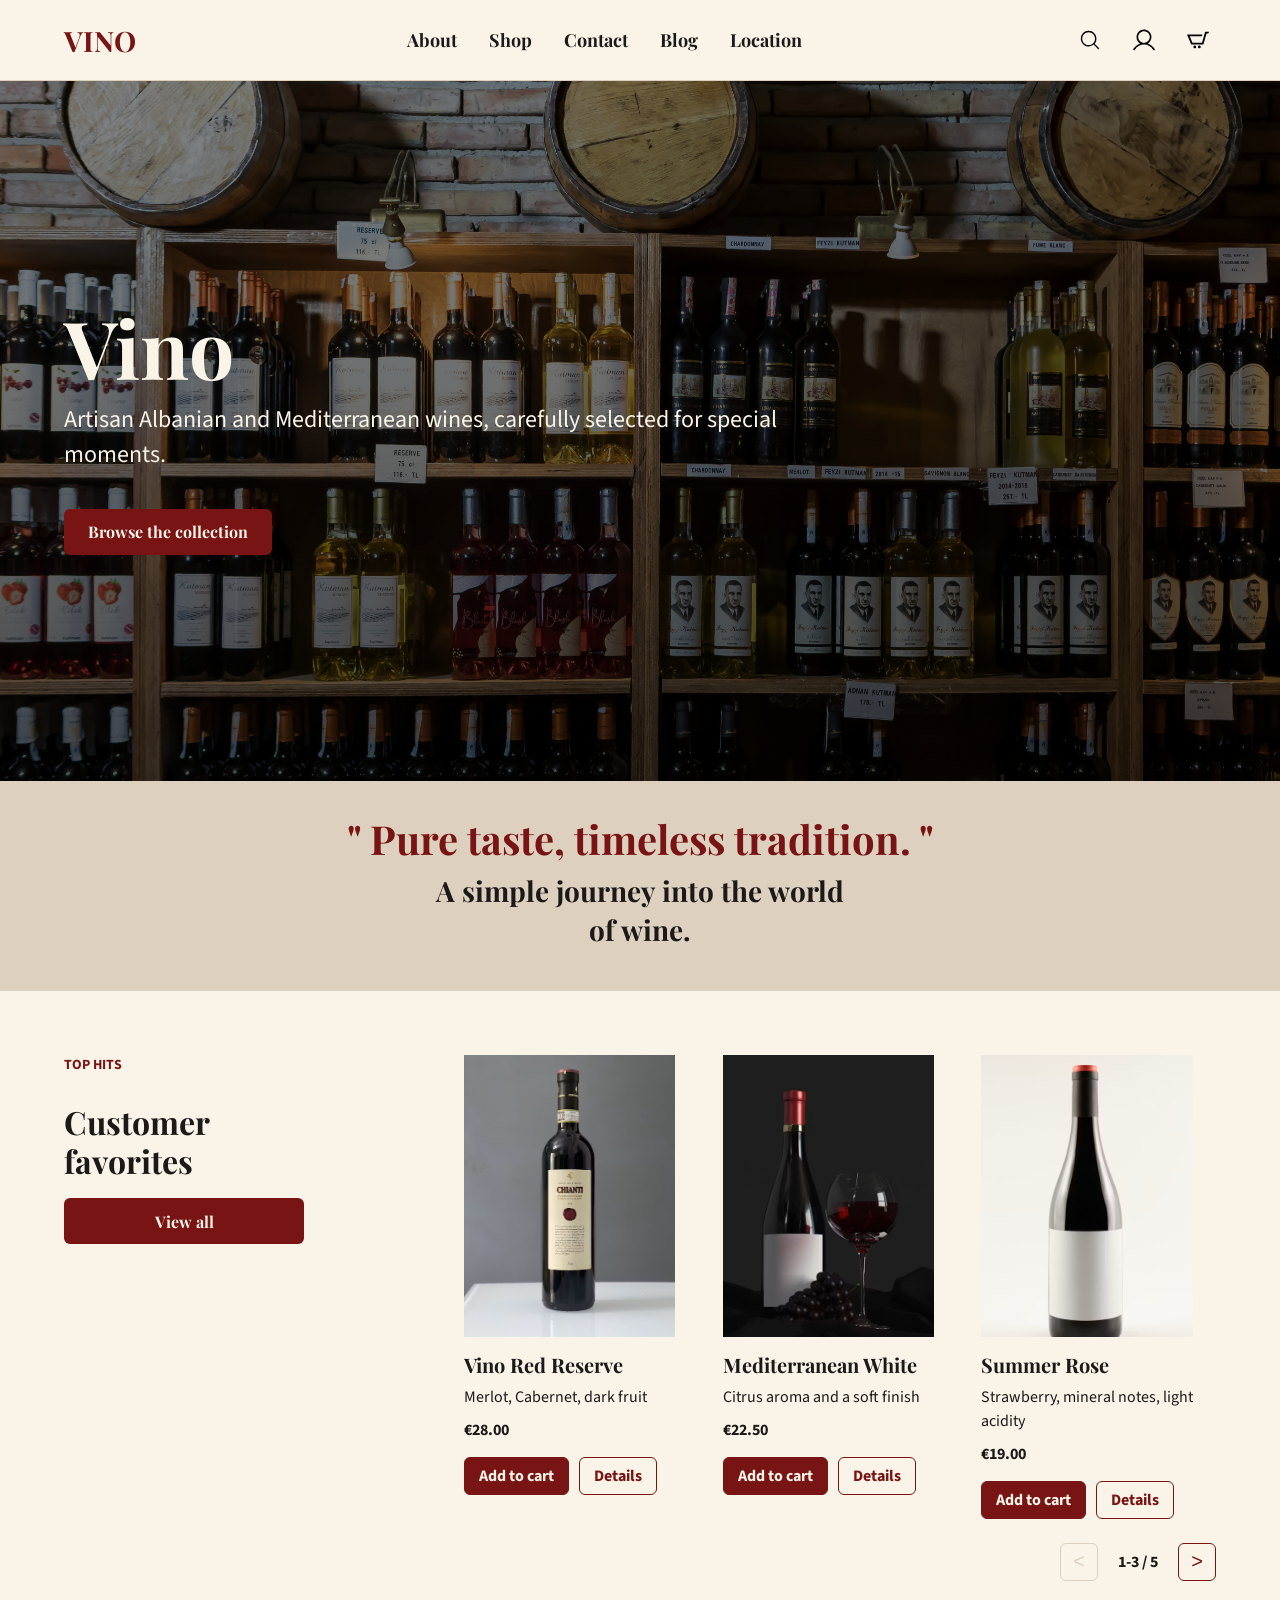
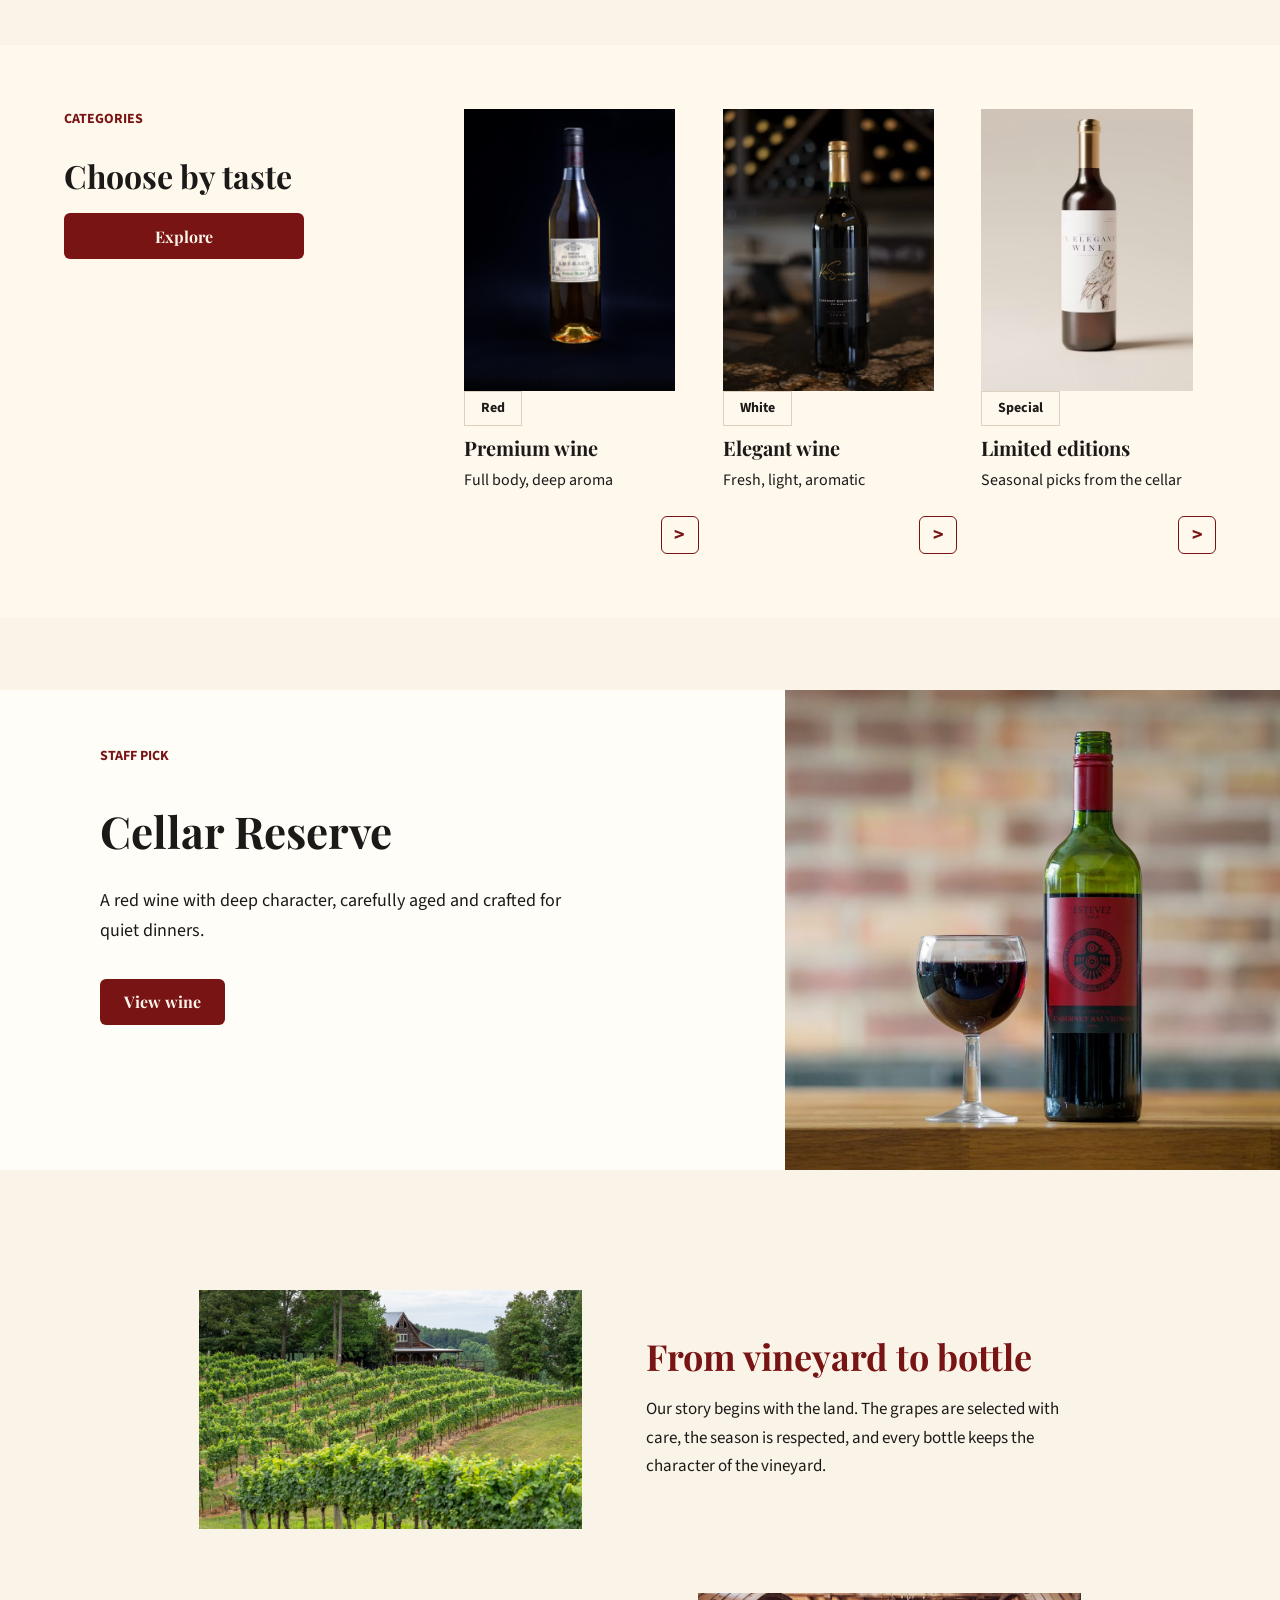
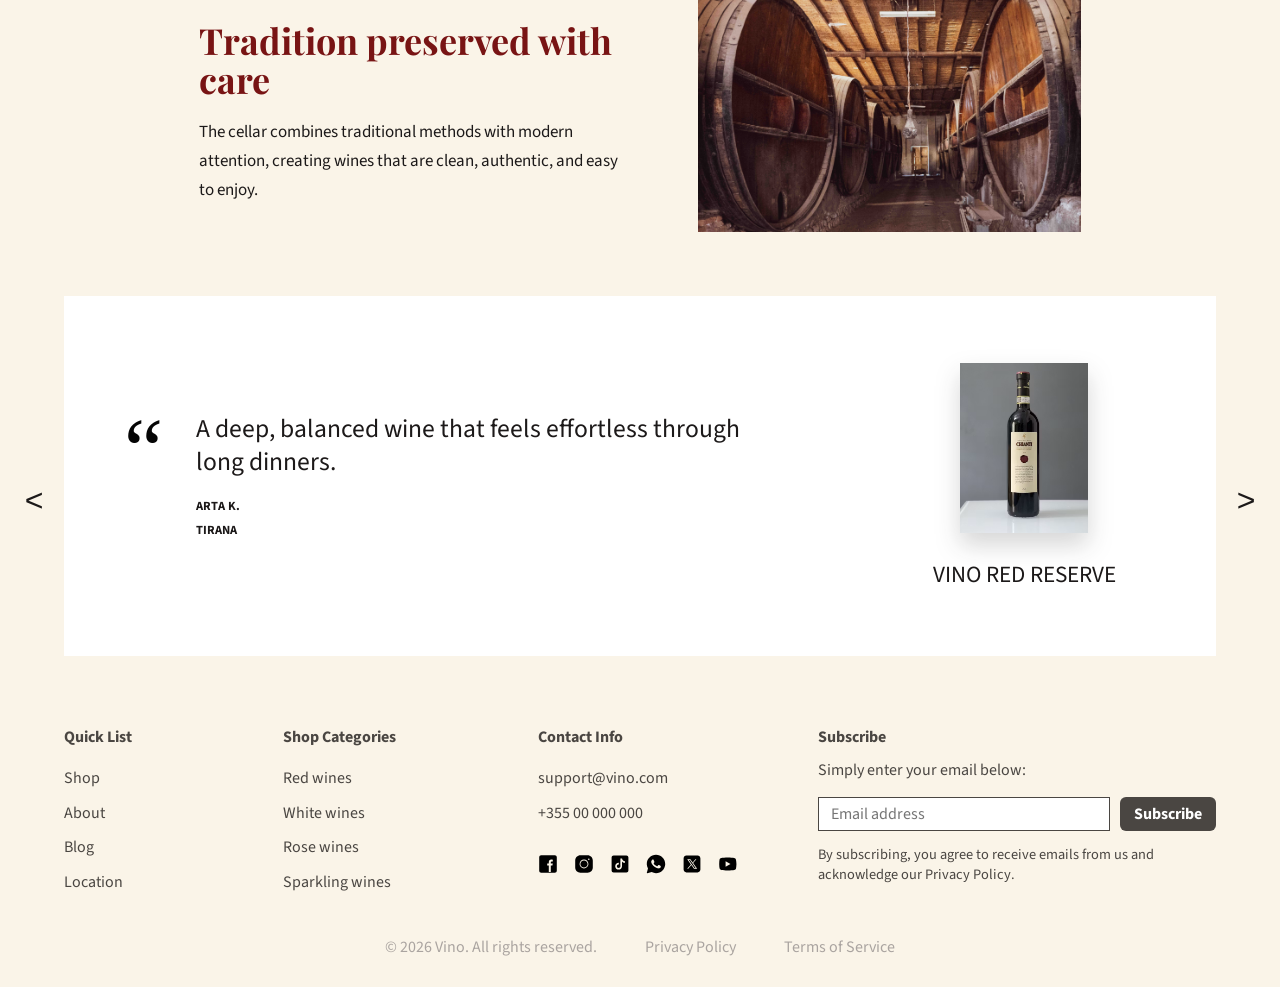
==== commit dd877188: "About us" ====
--- a/index.html
+++ b/index.html
@@ -185,7 +185,7 @@
                     <a href="shop.html" class="btn btn-primary">View wine</a>
                 </div>
 
-                <img class="feature-image" src="assets/images/ui/wineB8.png" alt="Staff-selected Vino Reserve">
+                <img class="feature-image" src="assets/images/ui/wineB9.png" alt="Staff-selected Vino Reserve">
             </div>
         </section>
 
@@ -271,6 +271,12 @@
                     <a href="#" aria-label="WhatsApp">
                         <img src="assets/images/icons/whatsapp.svg" alt="">
                     </a>
+                    <a href="#" aria-label="x">
+                        <img src="assets/images/icons/x.svg" alt="">
+                    </a>
+                    <a href="#" aria-label="YouTube">
+                        <img src="assets/images/icons/youtube.svg" alt="">
+                    </a>
                 </nav>
             </section>
 
--- a/css/style.css
+++ b/css/style.css
@@ -5,7 +5,7 @@
     --color-border: #ded0bf;
     --font-heading: "Playfair Display", serif;
     --font-body: "Source Sans 3", sans-serif;
-    --container-width: 1120px;
+    --container-width: 90%;
 }
 
 * {
@@ -197,7 +197,7 @@
 .motto-title {
     width: min(100%, 760px);
     margin: 0;
-    padding: 28px 32px;
+    padding: 12px 32px 6px 32px;
     color: var(--color-brand);
     font-family: var(--font-heading);
     font-size: 2.5rem;
@@ -207,7 +207,7 @@
 .motto-text {
     width: min(100%, 440px);
     margin: 0;
-    padding: 0px 24px;
+    padding-bottom: 22px;
     color: var(--color-text);
     font-size: 1.75rem;
     line-height: 1.4;
@@ -248,8 +248,8 @@
 
 .product-layout {
     display: grid;
-    grid-template-columns: 240px 1fr;
-    gap: 80px;
+    grid-template-columns: 240px 1.3fr;
+    gap: 160px;
     align-items: start;
 }
 
@@ -280,7 +280,7 @@
 }
 
 .product-image {
-    width: 100%;
+    width: 90%;
     aspect-ratio: 3 / 4;
     display: flex;
     align-items: center;
@@ -399,7 +399,7 @@
 }
 
 .category-card img {
-    width: 100%;
+    width: 90%;
     aspect-ratio: 3 / 4;
     object-fit: cover;
     background: #e5ded2;
@@ -439,16 +439,17 @@
 
 .feature-panel {
     display: grid;
-    grid-template-columns: 1.35fr 0.65fr;
+    grid-template-columns: 1.35fr 0.85fr;
     background: #fffdf8;
 }
 
 .feature-copy {
     display: grid;
-    align-content: center;
+    align-content: start;
     justify-items: start;
-    gap: 18px;
+    gap: 32px;
     padding: 56px;
+    padding-left: 100px;
     max-width: 620px;
 }
 
@@ -467,7 +468,7 @@
 }
 
 .story-section {
-    padding: 48px 0 64px;
+    padding: 48px 150px 64px;
 }
 
 .story-stack {
@@ -479,7 +480,7 @@
     display: grid;
     grid-template-columns: minmax(0, 0.88fr) minmax(0, 1fr);
     align-items: center;
-    gap: 52px;
+    gap: 64px;
 }
 
 .story-panel-reverse {
@@ -498,7 +499,6 @@
     display: grid;
     align-content: center;
     gap: 18px;
-    max-width: 520px;
     padding: 0;
 }
 
@@ -1005,3 +1005,145 @@
         padding-block: 32px 42px;
     }
 }
+
+.about-header {
+    min-height: 350px;
+    padding: 30px;
+    background: rgb(233, 217, 209);
+}
+
+.about-header-content {
+    display: grid;
+    justify-items: center;
+    text-align: center;
+    gap: 24px;
+}
+
+.about-title {
+    width: min(100%, 760px);
+    margin: 0;
+    padding: 12px 32px 6px 32px;
+    color: var(--color-brand);
+    font-family: var(--font-heading);
+    font-size: 3rem;
+    line-height: 1.3;
+}
+
+.about-description {
+    width: min(100%, 1200px);
+    margin: 0;
+    padding-bottom: 22px;
+    color: var(--color-text);
+    font-size: 1.15rem;
+    line-height: 1.4;
+    font-family: var(--font-heading);
+    font-weight: 700;
+}
+
+.column-grid-section {
+    padding: 80px 12px;
+    background: var(--color-page);
+    border-top: 1px solid var(--color-border);
+    border-bottom: 1px solid var(--color-border);
+}
+
+.grid-title {
+    margin: 10px 0 48px;
+    color: var(--color-brand);
+    font-family: var(--font-heading);
+    font-size: 2.75rem;
+    text-align: center;
+    letter-spacing: 0.05em;
+}
+
+.three-column-grid {
+    display: grid;
+    grid-template-columns: repeat(3, 1fr);
+    gap: 32px;
+}
+
+.column-grid-card {
+    background: #fffcf6;
+    border: 1px solid var(--color-border);
+    padding: 32px;
+    border-radius: 6px;
+    width: 100%;
+    transition: border-color 0.2s ease;
+}
+
+.column-grid-card:hover{
+    border-color: var(--color-brand);
+}
+
+.grid-column-title {
+    font-family: var(--font-heading);
+    color: var(--color-brand);
+    font-size: 1.25rem;
+    margin-bottom: 12px;
+    font-weight: 400;
+    letter-spacing: 0.02em;   
+}
+
+.grid-column-text {
+    font-size: 1rem;
+    font-family: var(--font-body);
+    color: var(--color-text);
+}
+
+.quoute-section {
+    padding: 80px 0;
+    background: var(--color-page);
+}
+
+.quoute-container {
+    display: grid;
+    justify-items: center;
+    text-align: center;
+}
+
+.quoute-text {
+    font-family: var(--font-heading);
+    color: var(--color-text);
+    font-size: 2.2rem;
+    font-style: italic;
+    margin: 0 auto 24px auto;
+    max-width: 800px;
+    line-height: 1.3;
+}
+
+.quoute-author {
+    font-size: 1.125rem;
+    color: var(--color-text);
+    font-family: var(--font-body);
+    text-transform: uppercase;
+    letter-spacing: 0.02em;
+}
+
+.cta-section {
+    padding: 80px 0;
+    background: rgba(255, 244, 244, 0.4);
+    border-top: 1px solid var(--color-border);
+    border-bottom: 1px solid var(--color-border);
+}
+
+.cta-container {
+    display: grid;
+    justify-items: center;
+    text-align: center;
+}
+
+.cta-title {
+    font-family: var(--font-heading);
+    color: var(--color-brand);
+    font-size: 2.75rem;
+    line-height: 1.05;
+    font-weight: 400;
+}
+
+.cta-text {
+    font-size: 1.125rem;
+    color: var(--color-text);
+    font-family: var(--font-body);
+    margin: 24px 0 32px;
+}
+
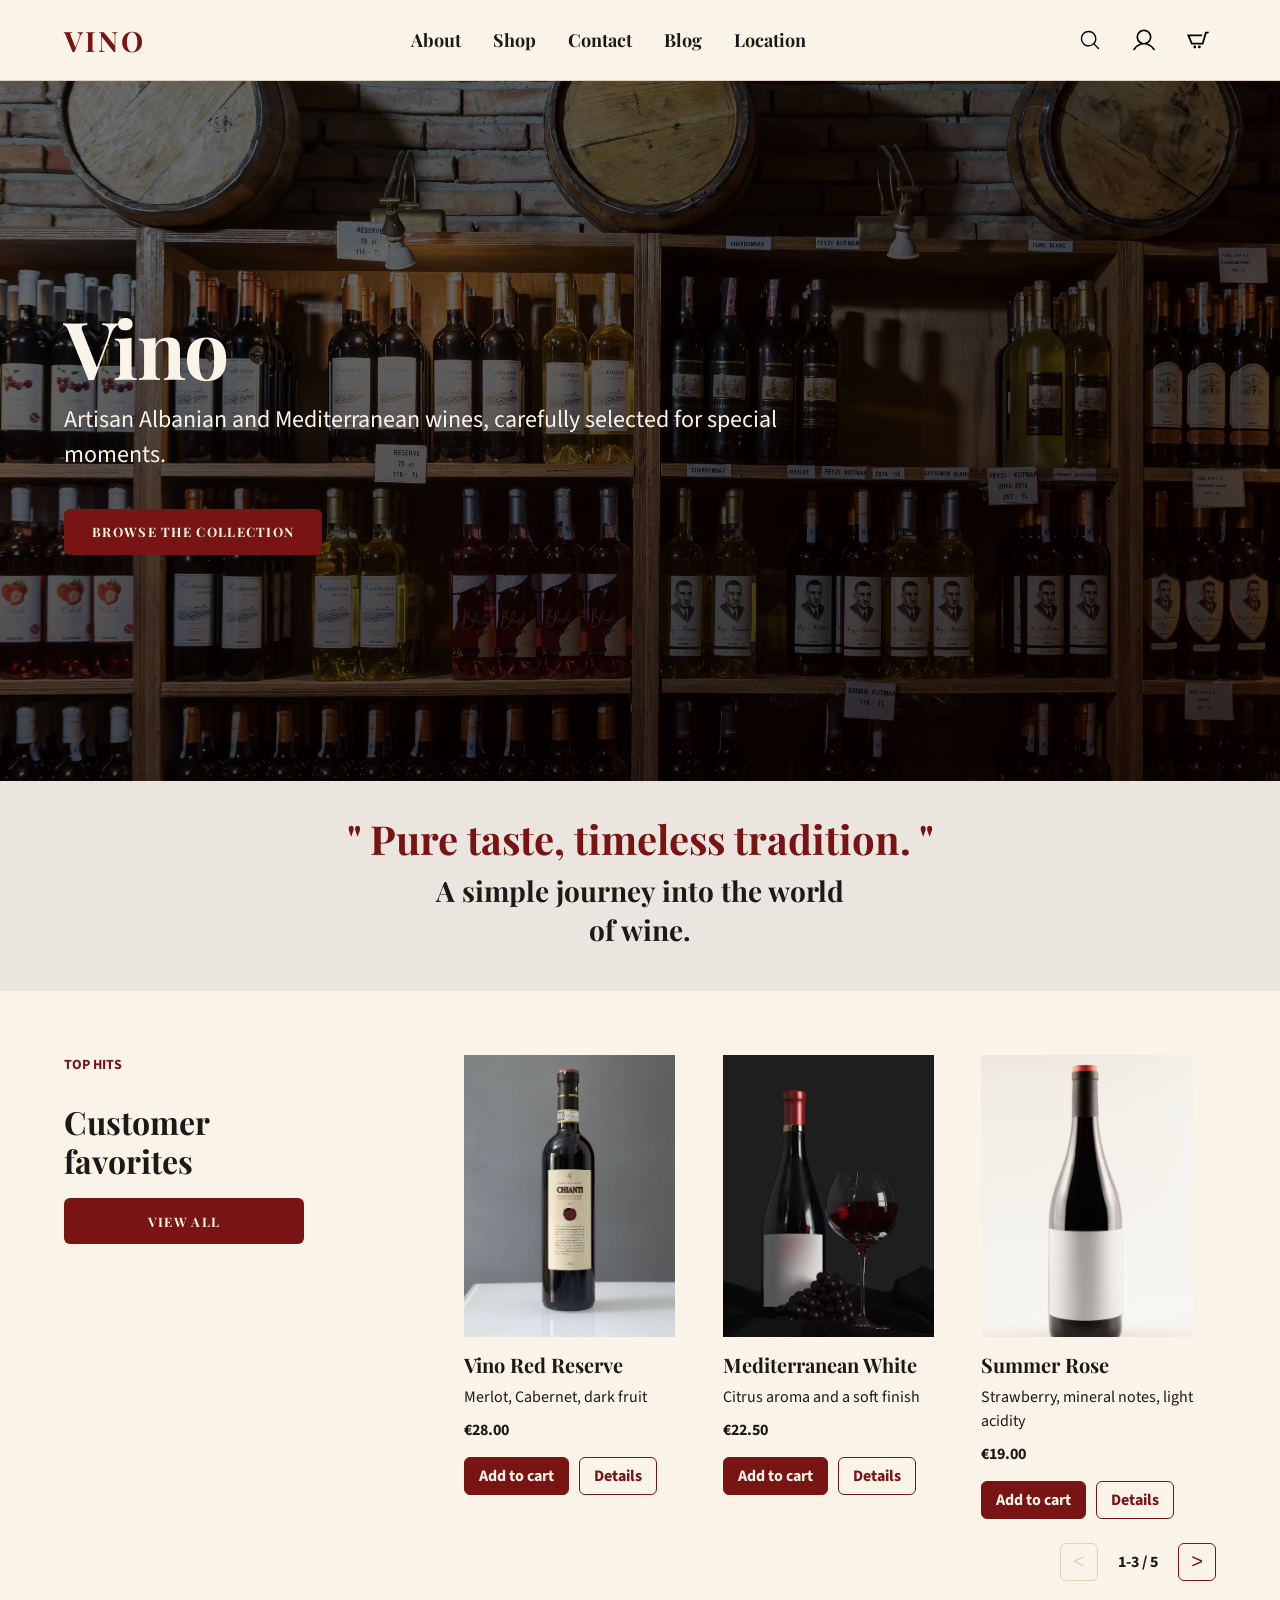
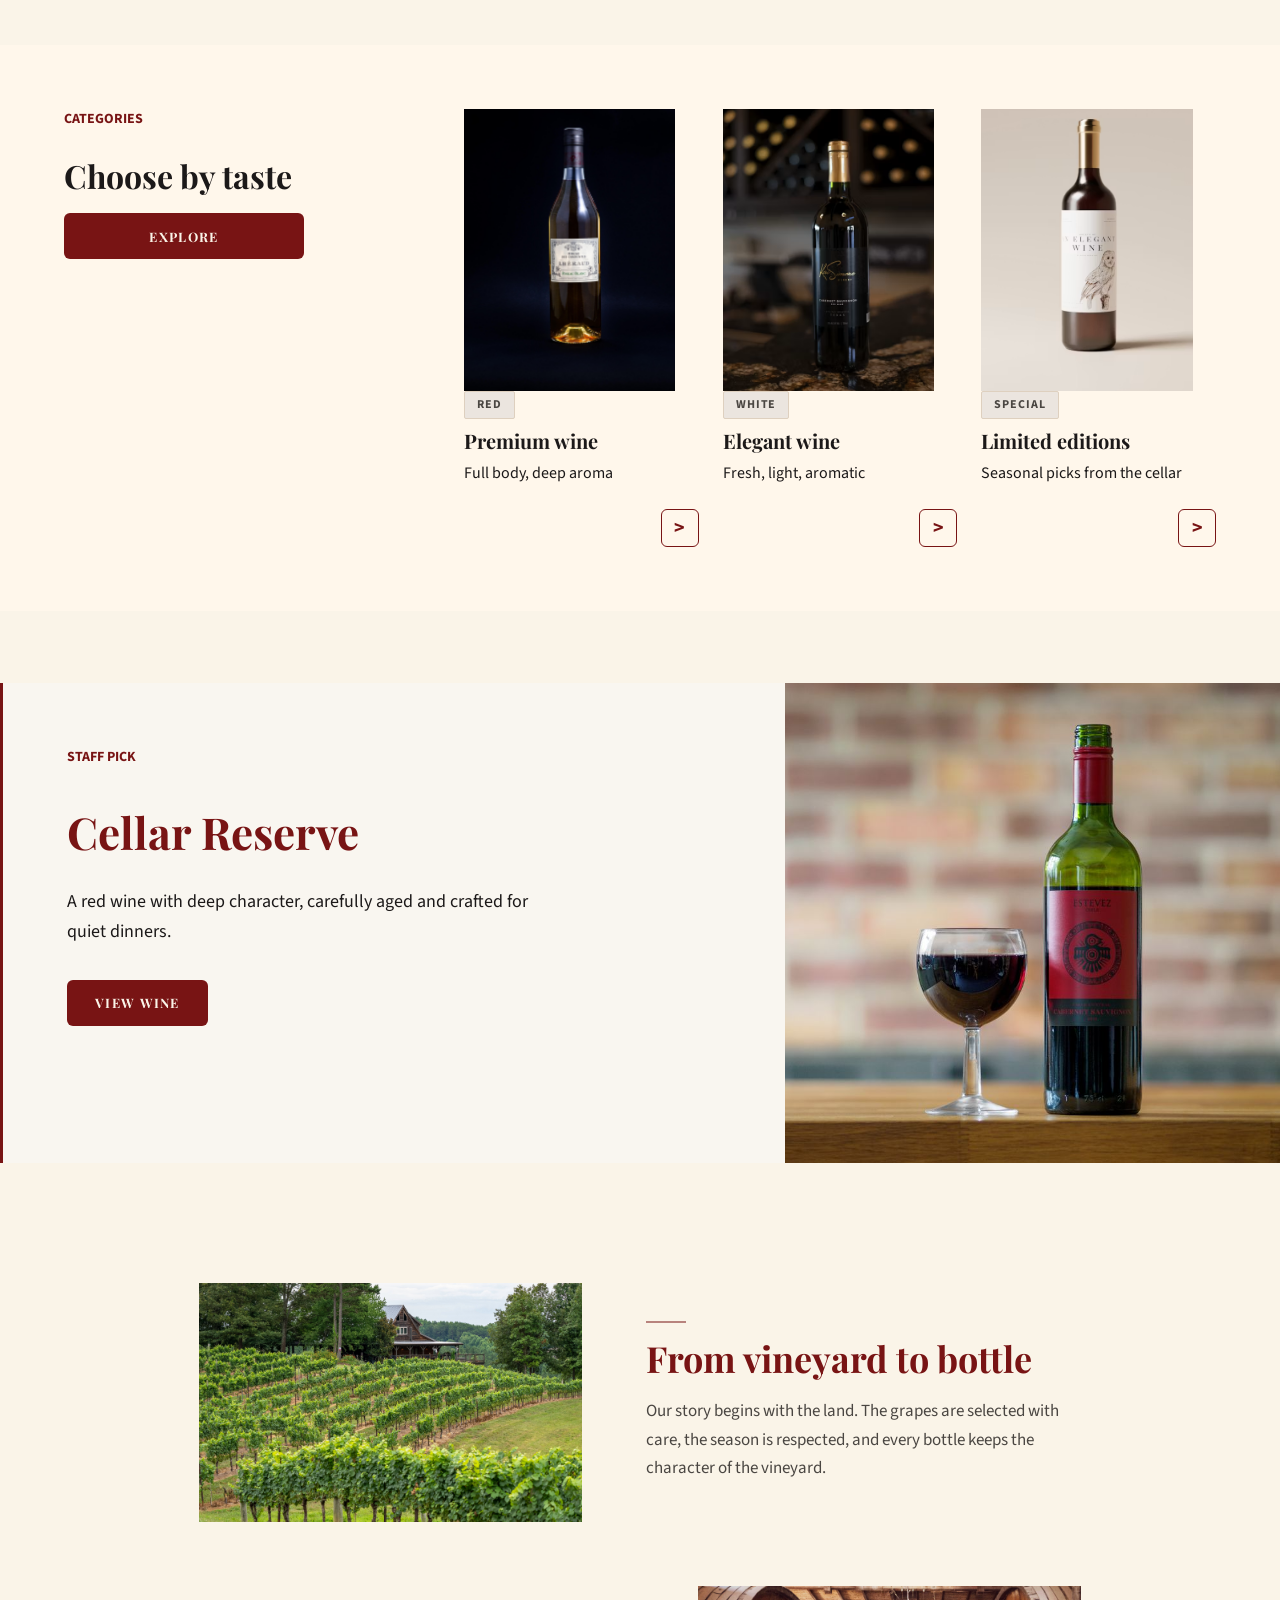
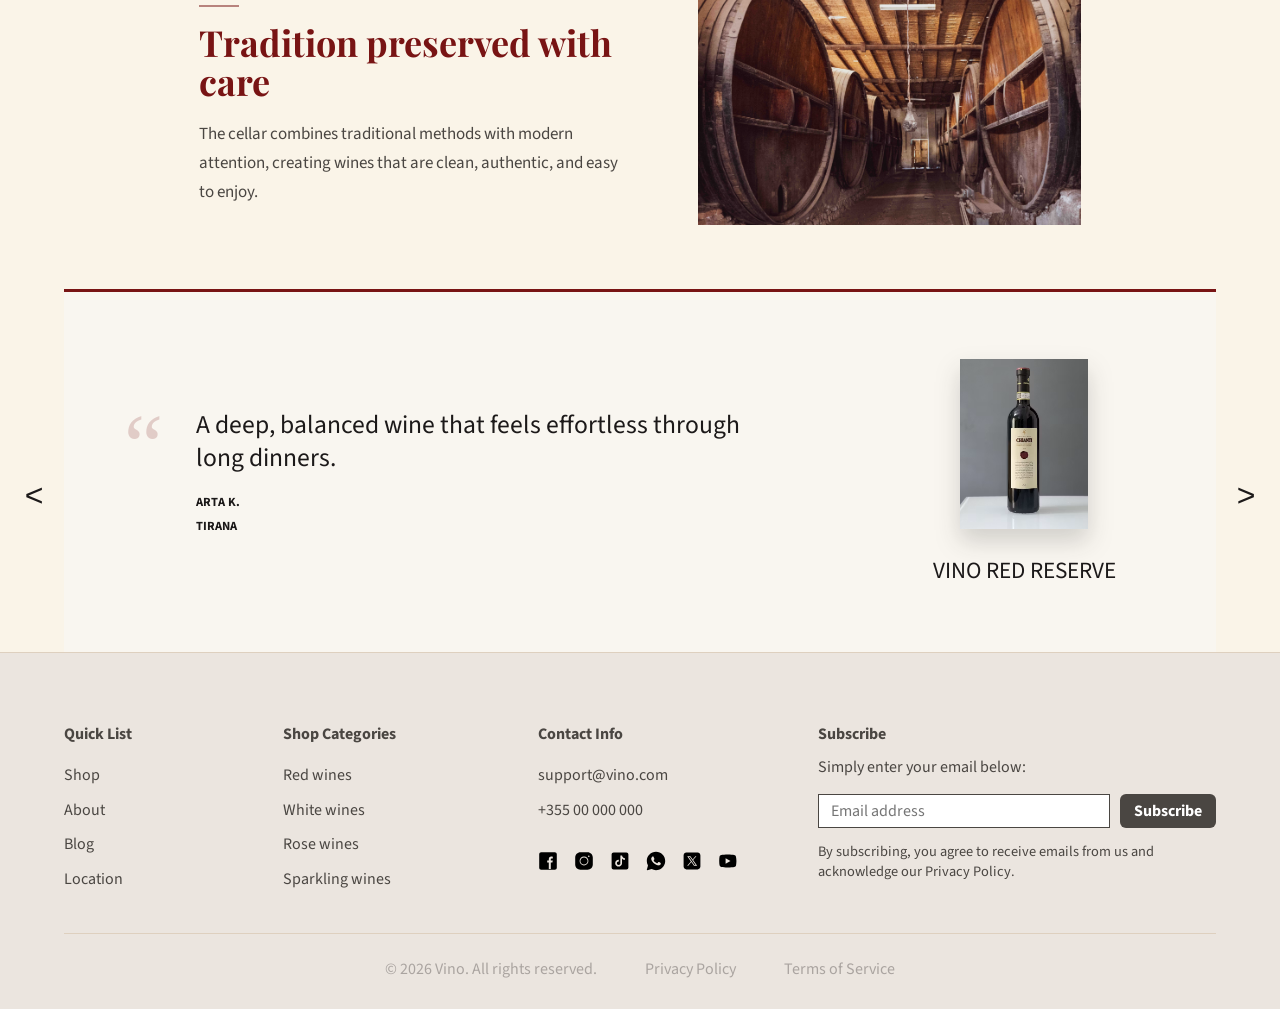
==== commit ae6ec328: "update product/article logic" ====
--- a/index.html
+++ b/index.html
@@ -75,7 +75,7 @@
                                 <span>€28.00</span>
                                 <div class="product-actions">
                                     <button type="button" class="product-button product-button-primary">Add to cart</button>
-                                    <a href="shop.html" class="product-button">Details</a>
+                                    <a href="product.html?id=vino-red-reserve" class="product-button">Details</a>
                                 </div>
                             </article>
 
@@ -88,7 +88,7 @@
                                 <span>€22.50</span>
                                 <div class="product-actions">
                                     <button type="button" class="product-button product-button-primary">Add to cart</button>
-                                    <a href="shop.html" class="product-button">Details</a>
+                                    <a href="product.html?id=mediterranean-white" class="product-button">Details</a>
                                 </div>
                             </article>
 
@@ -101,7 +101,7 @@
                                 <span>€19.00</span>
                                 <div class="product-actions">
                                     <button type="button" class="product-button product-button-primary">Add to cart</button>
-                                    <a href="shop.html" class="product-button">Details</a>
+                                    <a href="product.html?id=summer-rose" class="product-button">Details</a>
                                 </div>
                             </article>
 
@@ -114,7 +114,7 @@
                                 <span>€24.00</span>
                                 <div class="product-actions">
                                     <button type="button" class="product-button product-button-primary">Add to cart</button>
-                                    <a href="shop.html" class="product-button">Details</a>
+                                    <a href="product.html?id=sparkling-vino" class="product-button">Details</a>
                                 </div>
                             </article>
 
@@ -127,7 +127,7 @@
                                 <span>€34.00</span>
                                 <div class="product-actions">
                                     <button type="button" class="product-button product-button-primary">Add to cart</button>
-                                    <a href="shop.html" class="product-button">Details</a>
+                                    <a href="product.html?id=special-collection" class="product-button">Details</a>
                                 </div>
                             </article>
                         </div>
@@ -182,7 +182,7 @@
                     <p class="section-label">Staff pick</p>
                     <h2 class="feature-title">Cellar Reserve</h2>
                     <p class="section-text">A red wine with deep character, carefully aged and crafted for quiet dinners.</p>
-                    <a href="shop.html" class="btn btn-primary">View wine</a>
+                    <a href="product.html?id=cellar-reserve" class="btn btn-primary">View wine</a>
                 </div>
 
                 <img class="feature-image" src="assets/images/ui/wineB9.png" alt="Staff-selected Vino Reserve">
@@ -298,6 +298,6 @@
             <a href="#">Terms of Service</a>
         </div>
     </footer>
-    <script src="js/main.js?v=20260619-6"></script>
+    <script src="js/main.js"></script>
 </body>
 </html>
--- a/css/style.css
+++ b/css/style.css
@@ -1,15 +1,54 @@
+
 :root {
+    /* Brand */
     --color-brand: #781414;
+    --color-brand-dark: #5f1010;
+
+    /* Backgrounds */
     --color-page: #faf4e8;
+    --color-surface-light: #F9F6F0;
+    --color-surface-stone: #EBE5DF;
+    --color-surface-warm: #e5ded2;
+    --color-surface-blush: rgba(255, 244, 244, 0.4);
+    --color-white: #ffffff;
+    --color-black: #050505;
+
+    /* Text */
     --color-text: #1c1919;
+    --color-footer-text: #4a4642;
+    --color-footer-muted: #aaa4a0;
+
+    /* Borders */
     --color-border: #ded0bf;
+    --border: 1px solid var(--color-border);
+
+    /* Hover tints */
+    --color-hover-warm: #fff7eb;
+
+    /* Typography */
     --font-heading: "Playfair Display", serif;
     --font-body: "Source Sans 3", sans-serif;
+
+    /* Layout */
     --container-width: 90%;
+    --section-padding: 80px 0;
+
+    /* UI tokens */
+    --radius: 6px;
+    --transition: 0.2s ease;
 }
 
 * {
     box-sizing: border-box;
+}
+
+html {
+    scroll-behavior: smooth;
+}
+
+::selection {
+    background: rgba(120, 20, 20, 0.12);
+    color: var(--color-brand-dark);
 }
 
 body {
@@ -23,6 +62,7 @@
 img {
     display: block;
     max-width: 100%;
+    
 }
 
 .sr-only {
@@ -47,8 +87,13 @@
 }
 
 .site-header {
-    background: var(--color-page);
-    border-bottom: 1px solid var(--color-border);
+    background: rgba(250, 244, 232, 0.9);
+    backdrop-filter: blur(10px);
+    -webkit-backdrop-filter: blur(10px);
+    border-bottom: var(--border);
+    position: sticky; 
+    top: 0;
+    z-index: 100;  
 }
 
 .navbar {
@@ -57,6 +102,8 @@
     align-items: center;
     justify-content: space-between;
     gap: 32px;
+    width: min(100% - 32px, var(--container-width));
+    margin-inline: auto;
 }
 
 .nav-brand {
@@ -64,9 +111,14 @@
     font-family: var(--font-heading);
     font-size: 1.75rem;
     font-weight: 700;
-    letter-spacing: 0;
+    letter-spacing: 0.08em;
     text-decoration: none;
     text-transform: uppercase;
+    transition: opacity var(--transition);
+}
+
+.nav-brand:hover {
+    opacity: 0.8;
 }
 
 .nav-links {
@@ -83,12 +135,28 @@
     font-size: 1.125rem;
     font-weight: 700;
     text-decoration: none;
-    transition: color 0.2s ease;
+    transition: color var(--transition);
 }
 
 .nav-link:hover,
 .nav-link:focus-visible {
     color: var(--color-brand);
+}
+
+.nav-link[aria-current="page"] {
+    color: var(--color-brand);
+    position: relative;
+}
+
+.nav-link[aria-current="page"]::after {
+    content: "";
+    position: absolute;
+    bottom: -4px;
+    left: 0;
+    right: 0;
+    height: 2px;
+    background: var(--color-brand);
+    border-radius: 1px;
 }
 
 .nav-actions {
@@ -103,14 +171,14 @@
     justify-content: center;
     width: 36px;
     height: 36px;
-    border-radius: 6px;
+    border-radius: var(--radius);
     text-decoration: none;
-    transition: background-color 0.2s ease;
+    transition: background-color var(--transition);
 }
 
 .nav-action:hover,
 .nav-action:focus-visible {
-    background: #fff7eb;
+    background: var(--color-hover-warm);
 }
 
 .nav-action img {
@@ -127,7 +195,7 @@
     display: grid;
     align-items: center;
     background:
-        linear-gradient(rgba(0, 0, 0, 0.48), rgba(0, 0, 0, 0.68)),
+        linear-gradient(160deg, rgba(0, 0, 0, 0.55) 0%, rgba(10, 0, 0, 0.78) 100%),
         url("../assets/images/ui/hero2.jpg") center / cover;
 }
 
@@ -151,6 +219,7 @@
     font-family: var(--font-heading);
     font-size: 5rem;
     line-height: 1;
+    letter-spacing: -0.02em;
 }
 
 .hero-subtitle {
@@ -165,12 +234,15 @@
     align-items: center;
     justify-content: center;
     min-height: 46px;
-    padding: 0 24px;
-    border-radius: 6px;
-    font-family: var(--font-heading);
-    font-weight: 700;
+    padding: 0 28px;
+    border-radius: var(--radius);
+    font-family: var(--font-heading);
+    font-size: 0.8125rem;
+    font-weight: 700;
+    letter-spacing: 0.1em;
     text-decoration: none;
-    transition: background-color 0.2s ease, color 0.2s ease;
+    text-transform: uppercase;
+    transition: background-color var(--transition), color var(--transition), box-shadow var(--transition);
 }
 
 .btn-primary {
@@ -180,12 +252,13 @@
 
 .btn-primary:hover,
 .btn-primary:focus-visible {
-    background: #5f1010;
+    background: var(--color-brand-dark);
+    box-shadow: 0 4px 16px rgba(120, 20, 20, 0.3);
 }
 
 .motto-section {
     padding: 20px 0 20px;
-    background: var(--color-border);
+    background: var(--color-surface-stone);
 }
 
 .motto-container {
@@ -216,7 +289,7 @@
 }
 
 .section-light {
-    background: #fff8ec;
+    background: var(--color-hover-warm);
 }
 
 .section-label {
@@ -277,6 +350,11 @@
 .product-card {
     flex: 0 0 calc((100% - 48px) / 3);
     min-width: 0;
+    transition: transform var(--transition);
+}
+
+.product-card:hover {
+    transform: translateY(-4px);
 }
 
 .product-image {
@@ -285,7 +363,7 @@
     display: flex;
     align-items: center;
     justify-content: center;
-    background: #e5ded2;
+    background: var(--color-surface-warm);
     overflow: hidden;
 }
 
@@ -294,15 +372,25 @@
     height: 100%;
     object-fit: cover;
     object-position: center;
+    transition: transform 0.4s ease;
+}
+
+.product-card:hover .product-image img {
+    transform: scale(1.05);
 }
 
 .product-tag {
     width: fit-content;
     margin: 16px 0 8px;
-    padding: 6px 16px;
+    padding: 4px 12px;
+    background: var(--color-surface-stone);
     border: 1px solid var(--color-border);
-    font-size: 0.875rem;
-    font-weight: 700;
+    border-radius: 2px;
+    font-size: 0.75rem;
+    font-weight: 700;
+    letter-spacing: 0.08em;
+    text-transform: uppercase;
+    color: var(--color-footer-text);
 }
 
 .product-card h3 {
@@ -335,7 +423,7 @@
     min-height: 38px;
     padding: 0 14px;
     border: 1px solid var(--color-brand);
-    border-radius: 6px;
+    border-radius: var(--radius);
     background: transparent;
     color: var(--color-brand);
     font: inherit;
@@ -364,7 +452,7 @@
     width: 38px;
     height: 38px;
     border: 1px solid var(--color-brand);
-    border-radius: 6px;
+    border-radius: var(--radius);
     background: transparent;
     color: var(--color-brand);
     font-size: 1.25rem;
@@ -402,7 +490,13 @@
     width: 90%;
     aspect-ratio: 3 / 4;
     object-fit: cover;
-    background: #e5ded2;
+    background: var(--color-surface-warm);
+    transition: transform 0.4s ease;
+    overflow: hidden;
+}
+
+.category-card:hover img {
+    transform: scale(1.04);
 }
 
 .category-card h3 {
@@ -427,10 +521,16 @@
     width: 38px;
     height: 38px;
     border: 1px solid var(--color-brand);
-    border-radius: 6px;
+    border-radius: var(--radius);
     color: var(--color-brand);
     font-size: 1.25rem;
     font-weight: 700;
+    transition: background-color var(--transition), color var(--transition);
+}
+
+.category-card:hover .category-arrow {
+    background: var(--color-brand);
+    color: var(--color-page);
 }
 
 .feature-section {
@@ -440,7 +540,7 @@
 .feature-panel {
     display: grid;
     grid-template-columns: 1.35fr 0.85fr;
-    background: #fffdf8;
+    background: var(--color-surface-light);
 }
 
 .feature-copy {
@@ -448,13 +548,14 @@
     align-content: start;
     justify-items: start;
     gap: 32px;
-    padding: 56px;
-    padding-left: 100px;
+    padding: 64px 56px 64px 64px;
     max-width: 620px;
+    border-left: 3px solid var(--color-brand);
 }
 
 .feature-title {
     margin: 0;
+    color: var(--color-brand);
     font-family: var(--font-heading);
     font-size: 2.75rem;
     line-height: 1.05;
@@ -514,10 +615,21 @@
     line-height: 1.1;
 }
 
+.story-copy h2::before {
+    content: "";
+    display: block;
+    width: 40px;
+    height: 2px;
+    background: var(--color-brand);
+    margin-bottom: 16px;
+    opacity: 0.5;
+}
+
 .story-copy p {
     margin: 0;
     font-size: 1.0625rem;
     line-height: 1.7;
+    color: var(--color-footer-text);
 }
 
 .review-section {
@@ -528,7 +640,8 @@
 
 .review-frame {
     min-height: 360px;
-    background: #ffffff;
+    background: var(--color-surface-light);
+    border-top: 3px solid var(--color-brand);
 }
 
 .review-card {
@@ -549,10 +662,12 @@
 }
 
 .review-mark {
-    color: #050505;
+    color: var(--color-brand);
     font-family: Georgia, serif;
     font-size: 5.5rem;
     line-height: 0.85;
+    opacity: 0.18;
+    user-select: none;
 }
 
 .review-copy blockquote {
@@ -638,9 +753,9 @@
 
 .site-footer {
     padding: 72px 0 28px;
-    border-top: 0;
-    background: var(--color-page);
-    color: #4a4642;
+    border-top: var(--border);
+    background: var(--color-surface-stone);
+    color: var(--color-footer-text);
 }
 
 .site-footer:empty {
@@ -685,7 +800,7 @@
 
 .footer-column h2 {
     margin: 0 0 8px;
-    color: #4a4642;
+    color: var(--color-footer-text);
     font-size: 1rem;
     line-height: 1.2;
 }
@@ -693,7 +808,7 @@
 .footer-column a,
 .footer-bottom a {
     width: fit-content;
-    color: #4a4642;
+    color: var(--color-footer-text);
     font-size: 1rem;
     font-weight: 400;
     line-height: 1.4;
@@ -706,7 +821,7 @@
 
 .footer-subscribe h2 {
     margin: 0 0 12px;
-    color: #4a4642;
+    color: var(--color-footer-text);
     font-size: 1rem;
     line-height: 1.2;
 }
@@ -727,8 +842,8 @@
     flex: 1;
     height: 34px;
     padding: 0 12px;
-    border: 1px solid #4a4642;
-    background: #ffffff;
+    border: 1px solid var(--color-footer-text);
+    background: var(--color-white);
     color: var(--color-text);
     font: inherit;
 }
@@ -737,9 +852,9 @@
     min-height: 34px;
     padding: 0 14px;
     border: 0;
-    border-radius: 6px;
-    background: #4a4642;
-    color: #ffffff;
+    border-radius: var(--radius);
+    background: var(--color-footer-text);
+    color: var(--color-white);
     font: inherit;
     font-weight: 700;
     cursor: pointer;
@@ -747,7 +862,7 @@
 
 .subscribe-note {
     max-width: 360px;
-    color: #4a4642;
+    color: var(--color-footer-text);
     font-size: 0.9rem;
     line-height: 1.25;
 }
@@ -758,7 +873,9 @@
     justify-content: center;
     gap: 18px 48px;
     margin-top: 36px;
-    color: #aaa4a0;
+    padding-top: 24px;
+    border-top: var(--border);
+    color: var(--color-footer-muted);
 }
 
 .footer-bottom p {
@@ -766,7 +883,7 @@
 }
 
 .footer-bottom a {
-    color: #aaa4a0;
+    color: var(--color-footer-muted);
 }
 
 .footer-column a:hover,
@@ -778,273 +895,66 @@
     color: var(--color-brand);
 }
 
-@media (max-width: 800px) {
-    .navbar {
-        flex-direction: column;
-        justify-content: center;
-        gap: 16px;
-        padding-block: 16px;
-    }
-
-    .nav-links {
-        flex-wrap: wrap;
-        justify-content: center;
-        gap: 24px;
-    }
-
-    .hero-section {
-        min-height: 620px;
-    }
-
-    .hero-content {
-        max-width: 560px;
-        margin-inline: auto;
-        text-align: center;
-    }
-
-    .hero-title {
-        font-size: 4rem;
-    }
-
-    .motto-title {
-        font-size: 1.5rem;
-    }
-
-    .product-layout {
-        grid-template-columns: 1fr;
-        gap: 24px;
-    }
-
-    .product-card {
-        flex-basis: calc((100% - 24px) / 2);
-    }
-
-    .category-list {
-        grid-template-columns: repeat(2, 1fr);
-    }
-
-    .feature-panel,
-    .story-panel,
-    .story-panel-reverse {
-        grid-template-columns: 1fr;
-        gap: 24px;
-    }
-
-    .feature-copy {
-        padding: 32px;
-    }
-
-    .story-copy,
-    .story-panel-reverse .story-copy {
-        max-width: none;
-        justify-self: start;
-    }
-
-    .story-panel-reverse img {
-        order: -1;
-    }
-
-    .feature-title {
-        font-size: 2rem;
-    }
-
-    .story-copy h2 {
-        font-size: 1.75rem;
-    }
-
-    .feature-image {
-        min-height: 320px;
-    }
-
-    .review-card {
-        grid-template-columns: 1fr;
-        min-height: 0;
-    }
-
-    .review-copy {
-        grid-template-columns: 42px minmax(0, 1fr);
-        padding: 48px 56px;
-        border-right: 0;
-    }
-
-    .review-copy blockquote {
-        font-size: 1.35rem;
-    }
-
-    .review-product {
-        padding: 42px 32px;
-    }
-
-    .footer-grid {
-        grid-template-columns: repeat(2, minmax(0, 1fr));
-        gap: 44px;
-    }
-
-    .footer-social {
-        grid-column: auto;
-        justify-content: flex-start;
-        align-self: start;
-        padding-top: 0;
-    }
-
-    .footer-subscribe {
-        grid-column: 1 / -1;
-    }
-}
-
-@media (max-width: 520px) {
-    .nav-links {
-        gap: 18px;
-    }
-
-    .nav-link {
-        font-size: 1rem;
-    }
-
-    .hero-title {
-        font-size: 3rem;
-    }
-
-    .hero-subtitle {
-        font-size: 1.125rem;
-    }
-
-    .motto-section {
-        padding-block: 40px;
-    }
-
-    .motto-title {
-        padding: 24px 20px;
-        font-size: 1.25rem;
-    }
-
-    .product-section,
-    .feature-section {
-        padding: 44px 0;
-    }
-
-    .section-title {
-        font-size: 1.5rem;
-    }
-
-    .product-card {
-        flex-basis: 100%;
-    }
-
-    .category-list {
-        grid-template-columns: 1fr;
-    }
-
-    .story-section {
-        padding-bottom: 48px;
-    }
-
-    .review-frame {
-        width: min(100% - 48px, var(--container-width));
-    }
-
-    .review-copy {
-        grid-template-columns: 1fr;
-        gap: 14px;
-        padding: 38px 32px;
-    }
-
-    .review-mark {
-        font-size: 4.25rem;
-    }
-
-    .review-copy blockquote {
-        font-size: 1.25rem;
-    }
-
-    .review-product {
-        gap: 20px;
-        padding: 34px 24px;
-    }
-
-    .review-product img {
-        height: 150px;
-    }
-
-    .review-product h3 {
-        font-size: 1.15rem;
-    }
-
-    .review-arrow {
-        width: 36px;
-        height: 36px;
-        font-size: 1.5rem;
-    }
-
-    .review-arrow-prev {
-        left: 2px;
-    }
-
-    .review-arrow-next {
-        right: 2px;
-    }
-
-    .footer-grid {
-        grid-template-columns: 1fr;
-        gap: 34px;
-    }
-
-    .footer-subscribe {
-        grid-column: auto;
-    }
-
-    .subscribe-form {
-        display: grid;
-    }
-
-    .subscribe-form button {
-        width: 100%;
-    }
-
-    .site-footer {
-        padding-block: 32px 42px;
-    }
-}
-
-.about-header {
-    min-height: 350px;
-    padding: 30px;
-    background: rgb(233, 217, 209);
-}
-
-.about-header-content {
-    display: grid;
-    justify-items: center;
-    text-align: center;
-    gap: 24px;
-}
-
-.about-title {
-    width: min(100%, 760px);
-    margin: 0;
-    padding: 12px 32px 6px 32px;
-    color: var(--color-brand);
-    font-family: var(--font-heading);
-    font-size: 3rem;
-    line-height: 1.3;
-}
-
-.about-description {
-    width: min(100%, 1200px);
-    margin: 0;
-    padding-bottom: 22px;
-    color: var(--color-text);
-    font-size: 1.15rem;
-    line-height: 1.4;
-    font-family: var(--font-heading);
-    font-weight: 700;
+.about-hero {
+    position: relative;
+    display: flex;
+    align-items: center;
+    min-height: 450px;
+    background-color: var(--color-surface-stone);
+    overflow: hidden;
+}
+
+.about-hero__layout {
+    position: relative;
+    z-index: 2;
+    width: 100%;
+    min-height: 450px;
+}
+
+.about-hero__content {
+    max-width: 55%;
+    padding: 80px 42px;
+}
+
+.about-hero__title {
+    margin: 0 0 24px;
+    color: var(--color-brand);
+    font-family: var(--font-heading);
+    font-size: 3.5rem;
+    line-height: 1.1;
+}
+
+.about-hero__text {
+    margin: 0;
+    color: var(--color-text);
+    font-family: var(--font-body);
+    font-size: 1.25rem;
+    line-height: 1.6;
+    font-weight: 400;
+}
+
+.about-hero__visual {
+    position: absolute;
+    top: 0;
+    right: 0;
+    bottom: 0;
+    width: 42%; 
+    height: 100%; 
+}
+
+.about-hero__image {
+    width: 100%;
+    height: 100%; 
+    object-fit: cover; 
+    object-position: center;
+    
 }
 
 .column-grid-section {
-    padding: 80px 12px;
-    background: var(--color-page);
-    border-top: 1px solid var(--color-border);
-    border-bottom: 1px solid var(--color-border);
+    padding: 80px 0;
+    background: var(--color-surface-blush);
+    border-bottom: var(--border);
+    border-top: var(--border);
 }
 
 .grid-title {
@@ -1059,28 +969,22 @@
 .three-column-grid {
     display: grid;
     grid-template-columns: repeat(3, 1fr);
-    gap: 32px;
-}
-
-.column-grid-card {
-    background: #fffcf6;
-    border: 1px solid var(--color-border);
-    padding: 32px;
-    border-radius: 6px;
-    width: 100%;
-    transition: border-color 0.2s ease;
-}
-
-.column-grid-card:hover{
-    border-color: var(--color-brand);
-}
+    gap: 40px;
+    margin-bottom: 40px;
+}
+
+.column-grid-card:not(:last-child) {
+    border-right:var(--color-border) 1px solid;
+    padding-right: 48px;
+}
+
 
 .grid-column-title {
     font-family: var(--font-heading);
     color: var(--color-brand);
     font-size: 1.25rem;
     margin-bottom: 12px;
-    font-weight: 400;
+    font-weight: 500;
     letter-spacing: 0.02em;   
 }
 
@@ -1091,7 +995,7 @@
 }
 
 .quoute-section {
-    padding: 80px 0;
+    padding: var(--section-padding);
     background: var(--color-page);
 }
 
@@ -1120,10 +1024,10 @@
 }
 
 .cta-section {
-    padding: 80px 0;
-    background: rgba(255, 244, 244, 0.4);
-    border-top: 1px solid var(--color-border);
-    border-bottom: 1px solid var(--color-border);
+    padding: var(--section-padding);
+    background: var(--color-surface-blush);
+    border-top: var(--border);
+    border-bottom: var(--border);
 }
 
 .cta-container {
@@ -1147,3 +1051,1137 @@
     margin: 24px 0 32px;
 }
 
+.landscape-feature {
+    padding-bottom: 36px;
+    background: var(--color-surface-blush);
+    border-bottom: var(--border);
+}
+
+.landscape-feature__image {
+    width: 100%;
+    aspect-ratio: 21 / 9; 
+    object-fit: cover;
+    margin-bottom: 40px;
+}
+
+.landscape-feature__content {
+    max-width: 1200px;
+    margin: 0 auto;
+    text-align: center;
+}
+
+.landscape-feature__title {
+    color: var(--color-brand);
+    font-family: var(--font-heading);
+    font-size: 2.75rem;
+    margin: 0 0 24px;
+    line-height: 1.2;
+}
+
+.landscape-feature__text {
+    color: var(--color-text);
+    font-family: var(--font-body);
+    font-size: 1.125rem;
+    line-height: 1.7;
+    margin: 0;
+}
+
+.contact-hero {
+    padding: 64px 0 32px;
+    text-align: center;
+    max-width: 800px;
+    margin: 0 auto;
+}
+
+.contact-hero__title {
+    color: var(--color-brand);
+    font-family: var(--font-heading);
+    font-size: 3.5rem;
+    margin: 0 0 16px;
+    line-height: 1.1;
+}
+
+.contact-hero__text {
+    color: var(--color-text);
+    font-family: var(--font-body);
+    font-size: 1.125rem;
+    line-height: 1.6;
+    margin: 0;
+}
+
+.contact-layout {
+    display: grid;
+    grid-template-columns: 1fr; 
+    gap: 48px; 
+    padding: 40px 0 80px;
+    max-width: 800px; 
+    margin: 0 auto;
+}
+
+.contact-info {
+    display: grid;
+    gap: 40px;
+    padding: 48px 40px 48px 44px;
+    background: var(--color-surface-blush);
+    border-left: 3px solid var(--color-brand);
+    text-align: center;
+}
+
+.contact-info__block {
+    display: grid;
+    gap: 12px;
+    justify-items: center;
+}
+
+.contact-info__block h2 {
+    color: var(--color-brand);
+    font-family: var(--font-heading);
+    font-size: 1.5rem;
+    margin: 0 0 16px;
+    justify-items: center;
+}
+
+.contact-info__block p, 
+.contact-info__block a:not(.btn) {
+    color: var(--color-text);
+    font-family: var(--font-body);
+    font-size: 1.125rem;
+    line-height: 1.6;
+    margin: 0 0 8px;
+    text-decoration: none;
+    transition: color 0.2s ease;
+    justify-items: center;
+}
+
+.contact-info__block p strong {
+    color: var(--color-brand);
+    
+}
+
+.contact-info__block a:not(.btn):hover,
+.contact-info__block a:not(.btn):focus-visible {
+    color: var(--color-brand);
+}
+
+.text-link {
+    text-decoration: underline !important;
+    font-weight: 600;
+}
+
+.contact-info__map {
+    width: 100%;
+    height: 350px; 
+    background-color: var(--color-surface-warm);
+    display: flex;
+    align-items: center;
+    justify-content: center;
+    margin: 24px 0;
+    border-radius: 4px;
+    color: var(--color-text);
+    font-weight: 700;
+    overflow: hidden;
+}
+
+.contact-info__map iframe {
+    width: 100%;
+    height: 100%;
+    border: 0;
+}
+
+.contact-info__actions {
+    display: flex;
+    gap: 16px;
+    margin-top: 24px;
+    flex-wrap: wrap;
+    justify-content: center;
+}
+
+.btn-secondary {
+    background: transparent;
+    color: var(--color-brand);
+    border: 2px solid var(--color-brand);
+}
+
+.btn-secondary:hover,
+.btn-secondary:focus-visible {
+    background: var(--color-hover-warm);
+    box-shadow: 0 4px 16px rgba(120, 20, 20, 0.12);
+}
+
+
+.contact-form-wrapper {
+    display: grid;
+    gap: 32px;
+}
+
+.contact-form__intro h2 {
+    color: var(--color-brand);
+    font-family: var(--font-heading);
+    font-size: 1.75rem;
+    margin: 0 0 16px;
+}
+
+.contact-form__intro p {
+    color: var(--color-text);
+    font-family: var(--font-body);
+    font-size: 1.125rem;
+    line-height: 1.6;
+    margin: 0;
+}
+
+.contact-form {
+    display: grid;
+    gap: 24px;
+}
+
+.contact-form__group {
+    display: grid;
+    gap: 8px;
+}
+
+.contact-form__label {
+    color: var(--color-text);
+    font-family: var(--font-body);
+    font-weight: 700;
+    font-size: 1rem;
+}
+
+.contact-form__input {
+    width: 100%;
+    padding: 14px 16px;
+    border: var(--border);
+    background: var(--color-white);
+    color: var(--color-text);
+    font-family: var(--font-body);
+    font-size: 1rem;
+    border-radius: 4px;
+    transition: border-color var(--transition);
+}
+
+.contact-form__input:focus {
+    outline: none;
+    border-color: var(--color-brand);
+    box-shadow: 0 0 0 3px rgba(120, 20, 20, 0.1);
+}
+
+textarea.contact-form__input {
+    resize: vertical; 
+}
+
+.contact-form__submit {
+    justify-self: start;
+    cursor: pointer;
+    border: none;
+}
+
+/* =====================================================
+   SHOP PAGE
+   ===================================================== */
+
+/* Hero */
+.shop-hero {
+    background:
+        linear-gradient(160deg, rgba(0,0,0,0.52) 0%, rgba(80,10,10,0.72) 100%),
+        url("../assets/images/ui/hero6.jpg") center / cover no-repeat;
+    padding: 80px 0 72px;
+    color: var(--color-page);
+}
+
+.shop-hero__inner {
+    max-width: 700px;
+}
+
+.shop-hero__inner .section-label {
+    color: rgba(250, 244, 232, 0.7);
+}
+
+.shop-hero__title {
+    margin: 0 0 16px;
+    font-family: var(--font-heading);
+    font-size: 3.5rem;
+    line-height: 1.05;
+    color: var(--color-page);
+}
+
+.shop-hero__subtitle {
+    margin: 0;
+    font-size: 1.2rem;
+    line-height: 1.6;
+    color: rgba(250, 244, 232, 0.85);
+}
+
+/* Section wrapper */
+.shop-section {
+    padding: 56px 0 96px;
+}
+
+/* ── Toolbar (search + sort) ─────────────────────────────── */
+.shop-toolbar {
+    display: flex;
+    align-items: center;
+    gap: 16px;
+    margin-bottom: 40px;
+    flex-wrap: wrap;
+}
+
+.shop-search-wrapper {
+    position: relative;
+    flex: 1;
+    min-width: 220px;
+}
+
+.shop-search-icon {
+    position: absolute;
+    left: 14px;
+    top: 50%;
+    transform: translateY(-50%);
+    width: 18px;
+    height: 18px;
+    color: var(--color-footer-muted);
+    pointer-events: none;
+}
+
+.shop-search {
+    width: 100%;
+    height: 46px;
+    padding: 0 16px 0 44px;
+    border: var(--border);
+    border-radius: var(--radius);
+    background: var(--color-white);
+    color: var(--color-text);
+    font-family: var(--font-body);
+    font-size: 1rem;
+    transition: border-color var(--transition), box-shadow var(--transition);
+}
+
+.shop-search:focus {
+    outline: none;
+    border-color: var(--color-brand);
+    box-shadow: 0 0 0 3px rgba(120, 20, 20, 0.1);
+}
+
+.shop-search::placeholder {
+    color: var(--color-footer-muted);
+}
+
+.shop-sort-wrapper {
+    flex-shrink: 0;
+}
+
+.shop-sort {
+    height: 46px;
+    padding: 0 36px 0 14px;
+    border: var(--border);
+    border-radius: var(--radius);
+    background: var(--color-white) url("data:image/svg+xml,%3Csvg xmlns='http://www.w3.org/2000/svg' viewBox='0 0 24 24' fill='none' stroke='%23781414' stroke-width='2'%3E%3Cpolyline points='6 9 12 15 18 9'/%3E%3C/svg%3E") no-repeat right 10px center / 18px;
+    color: var(--color-text);
+    font-family: var(--font-body);
+    font-size: 0.9rem;
+    cursor: pointer;
+    appearance: none;
+    -webkit-appearance: none;
+    transition: border-color var(--transition);
+}
+
+.shop-sort:focus {
+    outline: none;
+    border-color: var(--color-brand);
+}
+
+/* ── Layout: sidebar + grid ──────────────────────────────── */
+.shop-layout {
+    display: grid;
+    grid-template-columns: 240px 1fr;
+    gap: 48px;
+    align-items: start;
+}
+
+/* ── Sidebar Filters ─────────────────────────────────────── */
+.shop-filters {
+    display: grid;
+    gap: 0;
+    position: sticky;
+    top: 96px;
+}
+
+.filter-header {
+    display: flex;
+    align-items: center;
+    justify-content: space-between;
+    padding-bottom: 16px;
+    margin-bottom: 4px;
+    border-bottom: var(--border);
+}
+
+.filter-header__title {
+    margin: 0;
+    font-family: var(--font-heading);
+    font-size: 1.1rem;
+    color: var(--color-text);
+}
+
+.filter-clear {
+    background: none;
+    border: none;
+    color: var(--color-brand);
+    font-family: var(--font-body);
+    font-size: 0.8125rem;
+    font-weight: 700;
+    text-transform: uppercase;
+    letter-spacing: 0.06em;
+    cursor: pointer;
+    padding: 0;
+    transition: opacity var(--transition);
+}
+
+.filter-clear:hover {
+    opacity: 0.7;
+}
+
+.filter-group {
+    border: none;
+    padding: 0;
+    margin: 0;
+    border-bottom: var(--border);
+    padding: 20px 0;
+}
+
+.filter-group__label {
+    display: block;
+    margin-bottom: 14px;
+    font-family: var(--font-body);
+    font-size: 0.8125rem;
+    font-weight: 700;
+    text-transform: uppercase;
+    letter-spacing: 0.07em;
+    color: var(--color-footer-text);
+}
+
+/* Color chip pills */
+.filter-options {
+    display: flex;
+    flex-wrap: wrap;
+    gap: 8px;
+}
+
+.filter-chip {
+    display: inline-flex;
+    align-items: center;
+    gap: 6px;
+    padding: 5px 12px;
+    border: var(--border);
+    border-radius: 20px;
+    font-size: 0.875rem;
+    cursor: pointer;
+    transition: background var(--transition), border-color var(--transition);
+    user-select: none;
+}
+
+.filter-chip input {
+    position: absolute;
+    opacity: 0;
+    pointer-events: none;
+}
+
+.filter-chip:has(input:checked) {
+    background: var(--color-brand);
+    border-color: var(--color-brand);
+    color: var(--color-white);
+}
+
+.filter-chip__dot {
+    display: inline-block;
+    width: 10px;
+    height: 10px;
+    border-radius: 50%;
+    border: 1px solid rgba(0,0,0,0.15);
+    flex-shrink: 0;
+}
+
+.filter-chip__dot--red       { background: #8B1A1A; }
+.filter-chip__dot--white     { background: #F5E6A3; }
+.filter-chip__dot--rose      { background: #E8A0A0; }
+.filter-chip__dot--sparkling { background: #C9E8F5; }
+
+/* Checkbox list style */
+.filter-options--list {
+    flex-direction: column;
+    gap: 0;
+}
+
+.filter-option {
+    display: flex;
+    align-items: center;
+    gap: 10px;
+    padding: 7px 0;
+    font-size: 0.9375rem;
+    cursor: pointer;
+    transition: color var(--transition);
+}
+
+.filter-option input[type="checkbox"] {
+    width: 16px;
+    height: 16px;
+    accent-color: var(--color-brand);
+    cursor: pointer;
+    flex-shrink: 0;
+}
+
+.filter-option:hover {
+    color: var(--color-brand);
+}
+
+/* Price slider */
+.filter-price__range {
+    display: grid;
+    gap: 10px;
+    margin-bottom: 8px;
+}
+
+.filter-price__label {
+    font-size: 0.9375rem;
+}
+
+.filter-price__label strong {
+    color: var(--color-brand);
+}
+
+.filter-price__slider {
+    width: 100%;
+    accent-color: var(--color-brand);
+    cursor: pointer;
+}
+
+.filter-price__marks {
+    display: flex;
+    justify-content: space-between;
+    font-size: 0.78rem;
+    color: var(--color-footer-muted);
+}
+
+/* ── Results bar ─────────────────────────────────────────── */
+.shop-results-bar {
+    margin-bottom: 24px;
+}
+
+.shop-results-count {
+    margin: 0;
+    font-size: 0.9rem;
+    color: var(--color-footer-text);
+    font-weight: 600;
+}
+
+/* ── Product Grid ─────────────────────────────────────────── */
+.shop-grid {
+    display: grid;
+    grid-template-columns: repeat(3, 1fr);
+    gap: 28px;
+}
+
+/* ── Shop Card ────────────────────────────────────────────── */
+.shop-card {
+    background: var(--color-white);
+    border: var(--border);
+    border-radius: var(--radius);
+    overflow: hidden;
+    display: flex;
+    flex-direction: column;
+    transition: transform var(--transition), box-shadow var(--transition);
+    animation: cardFadeIn 0.35s ease both;
+}
+
+@keyframes cardFadeIn {
+    from { opacity: 0; transform: translateY(12px); }
+    to   { opacity: 1; transform: translateY(0); }
+}
+
+.shop-card:hover {
+    transform: translateY(-5px);
+    box-shadow: 0 12px 36px rgba(28, 25, 25, 0.1);
+}
+
+.shop-card__image-wrap {
+    position: relative;
+    background: var(--color-surface-warm);
+    aspect-ratio: 4 / 3;
+    overflow: hidden;
+}
+
+.shop-card__image {
+    width: 100%;
+    height: 100%;
+    object-fit: cover;
+    object-position: center;
+    transition: transform 0.45s ease;
+}
+
+.shop-card:hover .shop-card__image {
+    transform: scale(1.06);
+}
+
+.shop-card__color-badge {
+    position: absolute;
+    top: 12px;
+    left: 12px;
+    padding: 3px 10px;
+    border-radius: 20px;
+    font-size: 0.7rem;
+    font-weight: 700;
+    letter-spacing: 0.08em;
+    text-transform: uppercase;
+}
+
+.shop-card__color-badge--red       { background: rgba(139,26,26,0.88); color: #fff; }
+.shop-card__color-badge--white     { background: rgba(245,230,163,0.92); color: #555; }
+.shop-card__color-badge--rose      { background: rgba(232,160,160,0.9); color: #6b1010; }
+.shop-card__color-badge--sparkling { background: rgba(201,232,245,0.9); color: #1a4a5a; }
+
+.shop-card__body {
+    display: flex;
+    flex-direction: column;
+    flex: 1;
+    padding: 20px;
+    gap: 8px;
+}
+
+.shop-card__meta {
+    display: flex;
+    align-items: center;
+    gap: 6px;
+    font-size: 0.8125rem;
+    color: var(--color-footer-text);
+}
+
+.shop-card__sep {
+    color: var(--color-border);
+}
+
+.shop-card__year {
+    font-weight: 700;
+    color: var(--color-brand);
+}
+
+.shop-card__name {
+    margin: 0;
+    font-family: var(--font-heading);
+    font-size: 1.2rem;
+    line-height: 1.2;
+    color: var(--color-text);
+}
+
+.shop-card__desc {
+    margin: 0;
+    font-size: 0.875rem;
+    line-height: 1.55;
+    color: var(--color-footer-text);
+    flex: 1;
+}
+
+/* Stars */
+.product-rating {
+    display: flex;
+    align-items: center;
+    gap: 3px;
+    font-size: 0.9rem;
+}
+
+.star--full  { color: var(--color-brand); }
+.star--half  { color: var(--color-brand); opacity: 0.55; }
+.star--empty { color: var(--color-border); }
+
+.product-rating__value {
+    margin-left: 4px;
+    font-size: 0.78rem;
+    font-weight: 700;
+    color: var(--color-footer-text);
+}
+
+/* Card footer */
+.shop-card__footer {
+    display: flex;
+    align-items: center;
+    justify-content: space-between;
+    gap: 12px;
+    margin-top: 4px;
+    padding-top: 14px;
+    border-top: var(--border);
+    flex-wrap: wrap;
+}
+
+.shop-card__price {
+    font-family: var(--font-heading);
+    font-size: 1.4rem;
+    font-weight: 700;
+    color: var(--color-brand);
+}
+
+.shop-card__add {
+    white-space: nowrap;
+}
+
+/* ── Empty state ──────────────────────────────────────────── */
+.shop-empty {
+    grid-column: 1 / -1;
+    display: flex;
+    flex-direction: column;
+    align-items: center;
+    justify-content: center;
+    padding: 80px 24px;
+    text-align: center;
+    gap: 12px;
+}
+
+.shop-empty__icon {
+    font-size: 3rem;
+    margin: 0;
+}
+
+.shop-empty h3 {
+    margin: 0;
+    font-family: var(--font-heading);
+    font-size: 1.5rem;
+    color: var(--color-text);
+}
+
+.shop-empty p {
+    margin: 0;
+    color: var(--color-footer-text);
+    font-size: 1rem;
+}
+
+.blog-header {
+    padding: 64px 0 48px;
+    text-align: center;
+    max-width: 800px;
+    margin: 0 auto;
+}
+
+.blog-header__title {
+    color: var(--color-brand);
+    font-family: var(--font-heading);
+    font-size: 3.5rem;
+    margin: 0 0 16px;
+    line-height: 1.1;
+}
+
+.blog-header__text {
+    color: var(--color-text);
+    font-family: var(--font-body);
+    font-size: 1.25rem;
+    line-height: 1.6;
+    margin: 0;
+}
+
+.blog-featured-section {
+    margin-bottom: 80px;
+}
+
+.blog-featured {
+    display: grid;
+    grid-template-columns: 1fr 1fr;
+    gap: 56px;
+    align-items: center;
+    background: var(--color-surface-stone);
+    padding: 0px;
+}
+
+.blog-featured__visual {
+    width: 100%;
+    height: 100%;
+}
+
+.blog-featured__image {
+    width: 100%;
+    aspect-ratio: 4 / 3;
+    object-fit: cover;
+}
+
+.blog-featured__content {
+    display: flex;
+    flex-direction: column;
+    align-items: flex-start;
+    padding-right: 24px;
+}
+
+.blog-tag {
+    color: var(--color-brand);
+    font-size: 0.875rem;
+    font-weight: 700;
+    text-transform: uppercase;
+    letter-spacing: 0.05em;
+    margin-bottom: 16px;
+}
+
+.blog-featured__title {
+    color: var(--color-text);
+    font-family: var(--font-heading);
+    font-size: 2.25rem;
+    line-height: 1.2;
+    margin: 0 0 20px;
+}
+
+.blog-featured__excerpt {
+    color: var(--color-text);
+    font-size: 1.125rem;
+    line-height: 1.6;
+    margin: 0 0 24px;
+}
+
+.blog-featured__meta {
+    font-size: 0.9rem;
+    color: var(--color-text);
+    font-weight: 600;
+    margin-bottom: 32px;
+}
+
+.blog-grid-section {
+    padding-bottom: 96px;
+}
+
+.blog-grid {
+    display: grid;
+    grid-template-columns: repeat(3, 1fr);
+    gap: 32px;
+}
+
+.blog-card {
+    display: flex;
+    flex-direction: column;
+    background: var(--color-surface-light);
+    border: 1px solid var(--color-border);
+    transition: transform 0.2s ease, box-shadow 0.2s ease;
+    text-decoration: none;
+}
+
+.blog-card:hover {
+    transform: translateY(-4px);
+    box-shadow: 0 12px 24px rgba(28, 25, 25, 0.08);
+}
+
+.blog-card__image {
+    width: 100%;
+    aspect-ratio: 16 / 10;
+    object-fit: cover;
+    background: #e5ded2; 
+}
+
+.blog-card__content {
+    display: flex;
+    flex-direction: column;
+    padding: 32px 24px;
+    flex-grow: 1;
+}
+
+.blog-card__title {
+    color: var(--color-text);
+    font-family: var(--font-heading);
+    font-size: 1.5rem;
+    line-height: 1.2;
+    margin: 0 0 12px;
+}
+
+.blog-card__excerpt {
+    color: var(--color-text);
+    font-size: 1rem;
+    line-height: 1.6;
+    margin: 0 0 24px;
+    flex-grow: 1;
+}
+
+.blog-card__link {
+    color: var(--color-brand);
+    font-family: var(--font-body);
+    font-weight: 700;
+    font-size: 1rem;
+    text-decoration: none;
+    align-self: flex-start;
+    transition: color 0.2s ease;
+}
+
+.blog-card__link:hover,
+.blog-card__link:focus-visible {
+    color: #5f1010;
+}
+
+.single-article {
+    background-color: var(--color-surface-light);
+    padding-bottom: 96px;
+}
+
+.single-article__header {
+    max-width: 800px;
+    margin: 0 auto;
+    padding: 64px 0 40px;
+    text-align: center;
+}
+
+.back-link {
+    display: inline-block;
+    color: var(--color-brand);
+    font-weight: 600;
+    text-decoration: none;
+    margin-bottom: 32px;
+    transition: color 0.2s ease;
+}
+
+.back-link:hover {
+    color: #5f1010;
+}
+
+.single-article__meta {
+    font-size: 0.9rem;
+    color: var(--color-text);
+    font-weight: 600;
+    margin-bottom: 16px;
+}
+
+.single-article__title {
+    color: var(--color-brand);
+    font-family: var(--font-heading);
+    font-size: 3.5rem;
+    line-height: 1.1;
+    margin: 0;
+}
+
+.single-article__visual {
+    max-width: 1000px;
+    margin: 0 auto 48px;
+}
+
+.single-article__image {
+    width: 100%;
+    aspect-ratio: 21 / 9;
+    object-fit: cover;
+    border-radius: 4px;
+}
+
+.single-article__body {
+    max-width: 720px;
+    margin: 0 auto;
+}
+
+.single-article__text p {
+    font-size: 1.25rem;
+    line-height: 1.8;
+    color: var(--color-text);
+    margin-bottom: 24px;
+}
+
+.single-article__error {
+    text-align: center;
+    padding: 100px 0;
+}
+
+/* ── Product Detail Page ─────────────────────────────────────────────────── */
+
+.product-page__breadcrumb {
+    padding: 32px 0 0;
+}
+
+.product-page__hero {
+    display: grid;
+    grid-template-columns: 1fr 1fr;
+    gap: 64px;
+    align-items: start;
+    padding: 40px 0 64px;
+}
+
+.product-page__image-wrap {
+    position: relative;
+}
+
+.product-page__image {
+    width: 100%;
+    max-height: 560px;
+    object-fit: contain;
+    background: var(--color-surface-light);
+    border-radius: var(--radius);
+    border: var(--border);
+}
+
+.product-page__color-badge {
+    position: absolute;
+    top: 16px;
+    left: 16px;
+    font-size: 0.75rem;
+    font-weight: 700;
+    letter-spacing: 0.08em;
+    text-transform: uppercase;
+    padding: 4px 10px;
+    border-radius: 20px;
+}
+
+.product-page__info {
+    display: flex;
+    flex-direction: column;
+    gap: 16px;
+}
+
+.product-page__meta {
+    display: flex;
+    align-items: center;
+    gap: 8px;
+    font-size: 0.85rem;
+    color: #7a6e68;
+    font-weight: 600;
+    letter-spacing: 0.04em;
+}
+
+.product-page__title {
+    font-family: var(--font-heading);
+    font-size: 2.6rem;
+    line-height: 1.1;
+    color: var(--color-brand);
+    margin: 0;
+}
+
+.product-page__rating {
+    display: flex;
+    align-items: center;
+}
+
+.product-page__short-desc {
+    font-size: 1.1rem;
+    line-height: 1.7;
+    color: #4a4642;
+    margin: 0;
+}
+
+.product-page__price-label {
+    font-size: 0.8rem;
+    font-weight: 700;
+    letter-spacing: 0.08em;
+    text-transform: uppercase;
+    color: #7a6e68;
+    margin: 8px 0 0;
+}
+
+.product-page__price {
+    font-family: var(--font-heading);
+    font-size: 2rem;
+    font-weight: 700;
+    color: var(--color-brand);
+    margin: 0;
+}
+
+.product-page__actions {
+    display: flex;
+    gap: 12px;
+}
+
+.product-page__add {
+    flex: 1;
+    max-width: 220px;
+    padding: 14px 24px;
+    font-size: 1rem;
+}
+
+/* Specs list */
+.product-page__specs {
+    display: grid;
+    grid-template-columns: 1fr 1fr;
+    gap: 0;
+    margin: 8px 0 0;
+    padding: 0;
+    border: var(--border);
+    border-radius: var(--radius);
+    overflow: hidden;
+}
+
+.product-page__spec-row {
+    display: flex;
+    flex-direction: column;
+    gap: 2px;
+    padding: 12px 16px;
+    border-bottom: var(--border);
+    border-right: var(--border);
+    background: var(--color-surface-light);
+}
+
+.product-page__spec-row:nth-child(even) {
+    border-right: none;
+}
+
+.product-page__spec-row:nth-last-child(-n+2) {
+    border-bottom: none;
+}
+
+.product-page__spec-row dt {
+    font-size: 0.72rem;
+    font-weight: 700;
+    letter-spacing: 0.08em;
+    text-transform: uppercase;
+    color: #7a6e68;
+}
+
+.product-page__spec-row dd {
+    font-size: 0.95rem;
+    font-weight: 600;
+    color: var(--color-text);
+    margin: 0;
+}
+
+/* Details section */
+.product-page__details {
+    padding: 0 0 80px;
+    display: flex;
+    flex-direction: column;
+    gap: 48px;
+    border-top: var(--border);
+    padding-top: 56px;
+}
+
+.product-page__detail-cols {
+    display: grid;
+    grid-template-columns: 1fr 1fr;
+    gap: 48px;
+}
+
+.product-page__section-title {
+    font-family: var(--font-heading);
+    font-size: 1.5rem;
+    color: var(--color-brand);
+    margin: 0 0 16px;
+}
+
+.product-page__body-text {
+    font-size: 1.1rem;
+    line-height: 1.8;
+    color: var(--color-text);
+    margin: 0;
+}
+
+/* Responsive */
+@media (max-width: 860px) {
+    .product-page__hero {
+        grid-template-columns: 1fr;
+        gap: 32px;
+    }
+
+    .product-page__detail-cols {
+        grid-template-columns: 1fr;
+        gap: 32px;
+    }
+
+    .product-page__title {
+        font-size: 2rem;
+    }
+}
+
+@media (max-width: 520px) {
+    .product-page__specs {
+        grid-template-columns: 1fr;
+    }
+
+    .product-page__spec-row {
+        border-right: none;
+    }
+
+    .product-page__spec-row:nth-last-child(-n+2) {
+        border-bottom: var(--border);
+    }
+
+    .product-page__spec-row:last-child {
+        border-bottom: none;
+    }
+}
